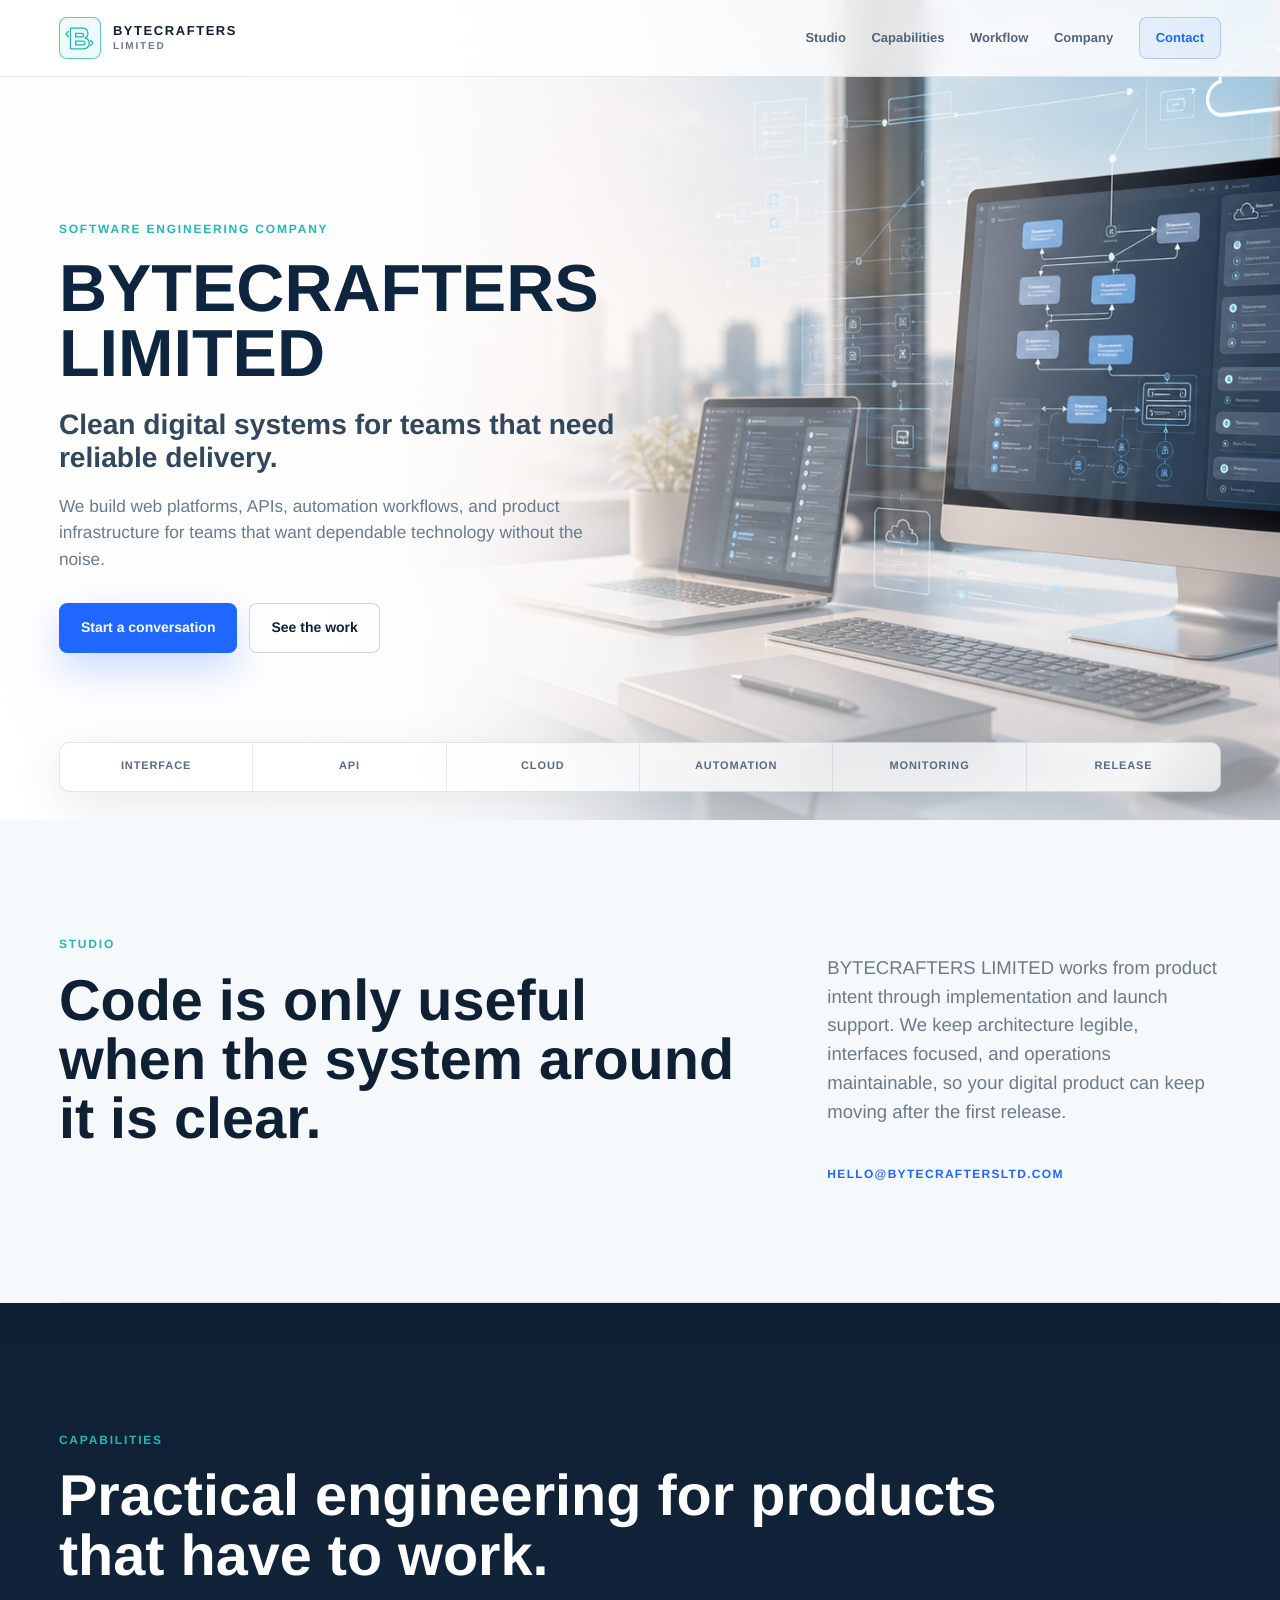
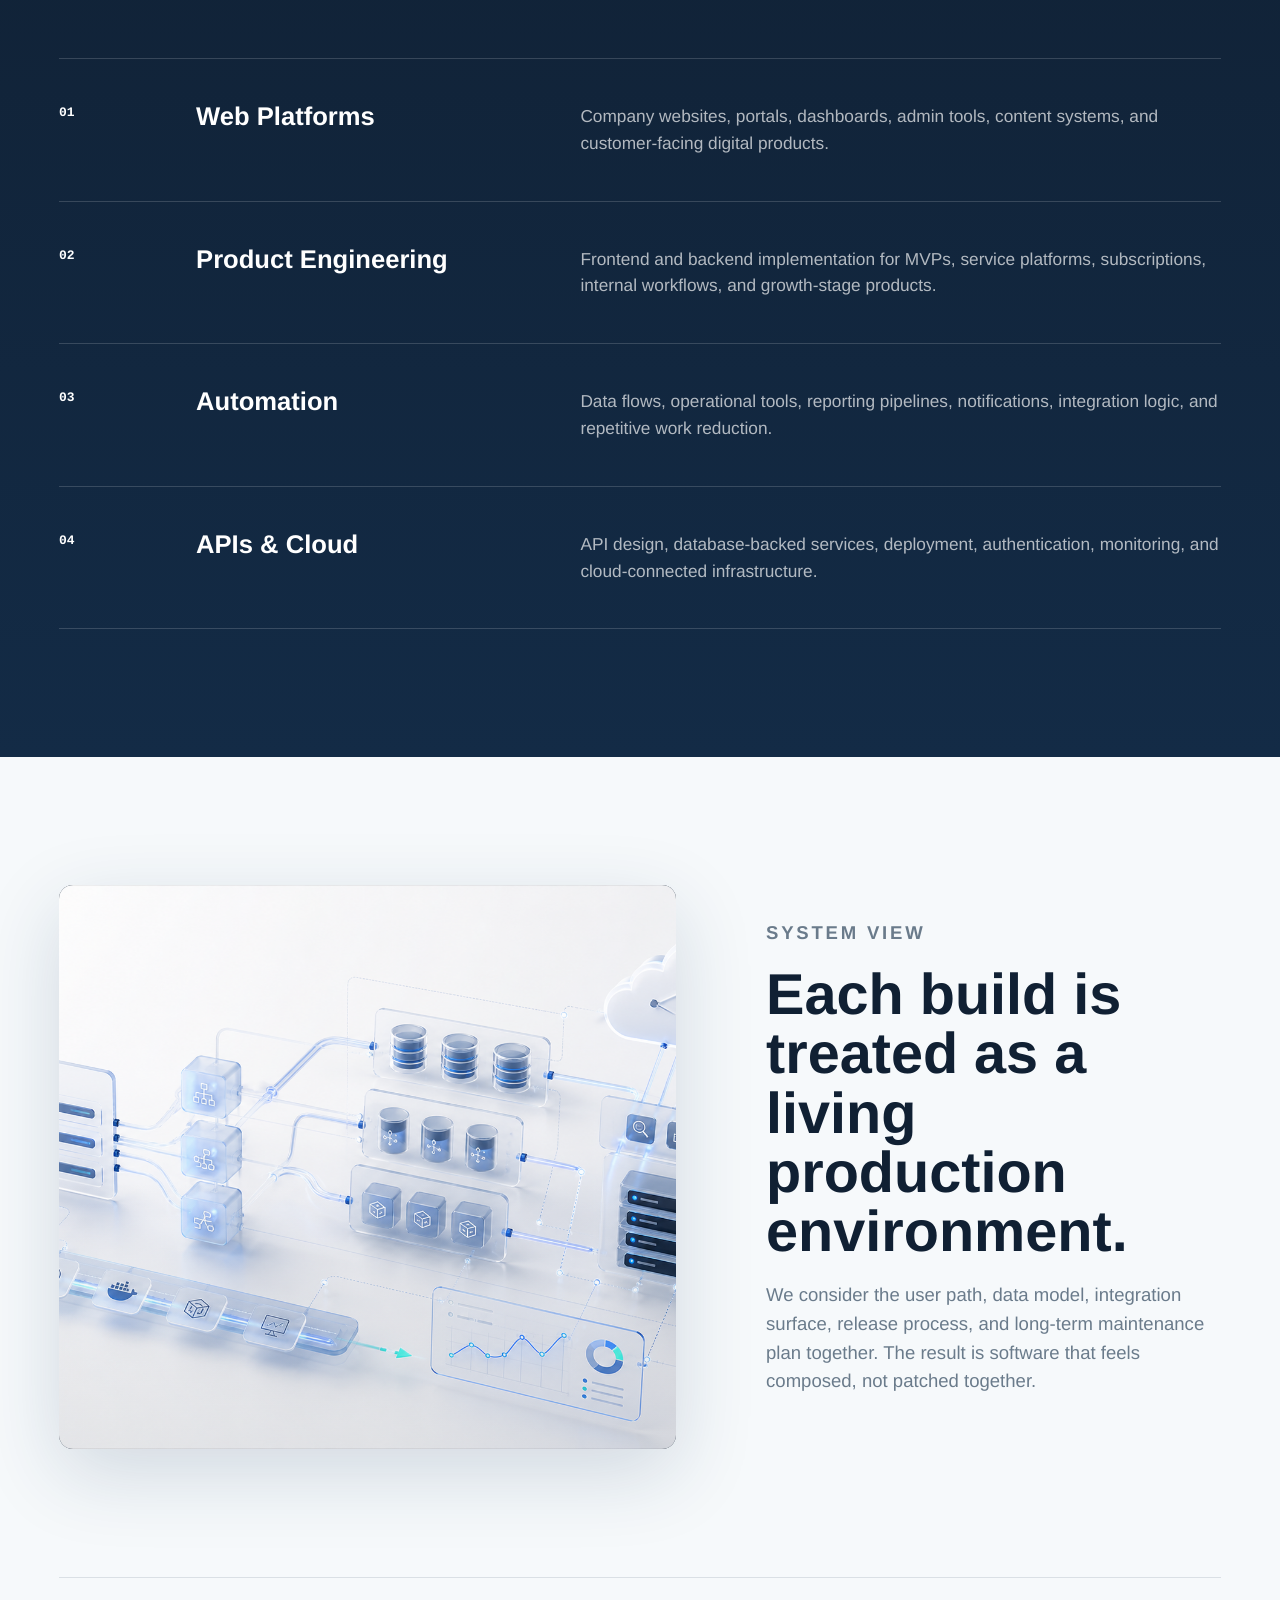
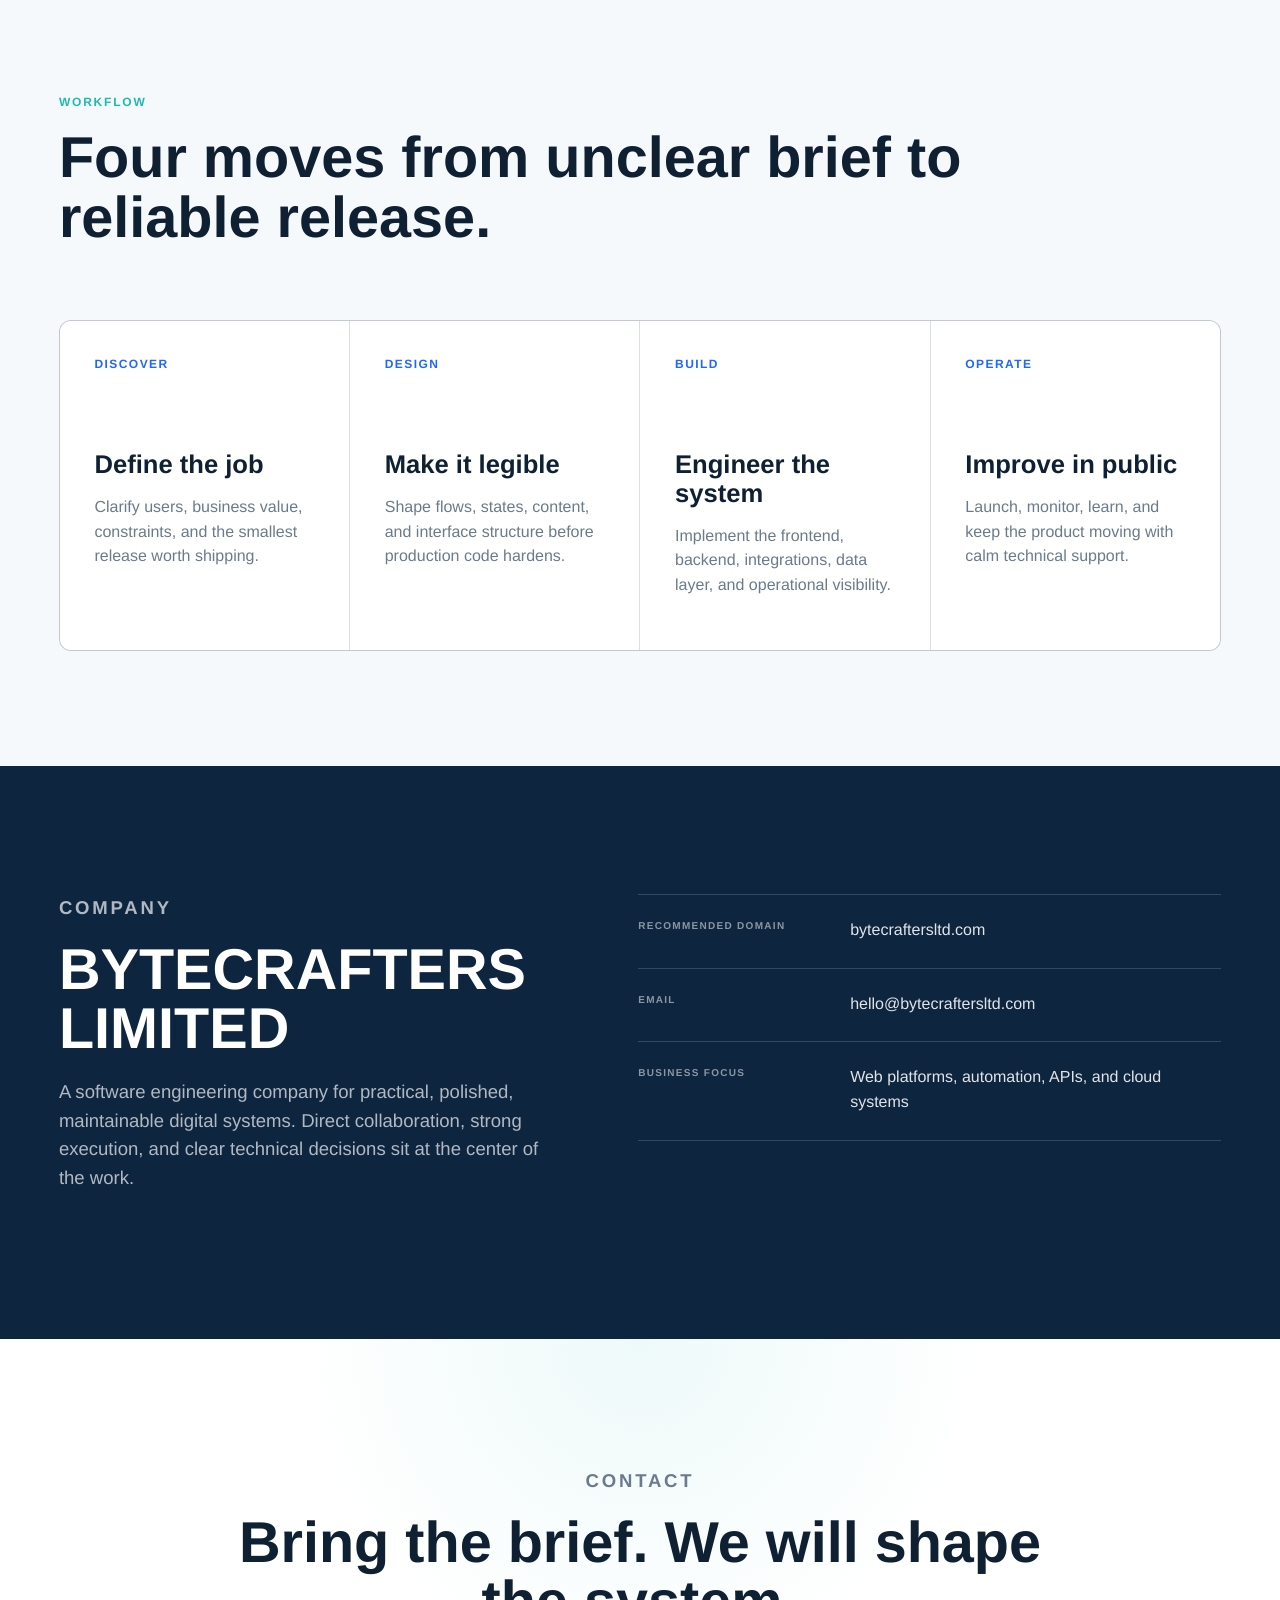
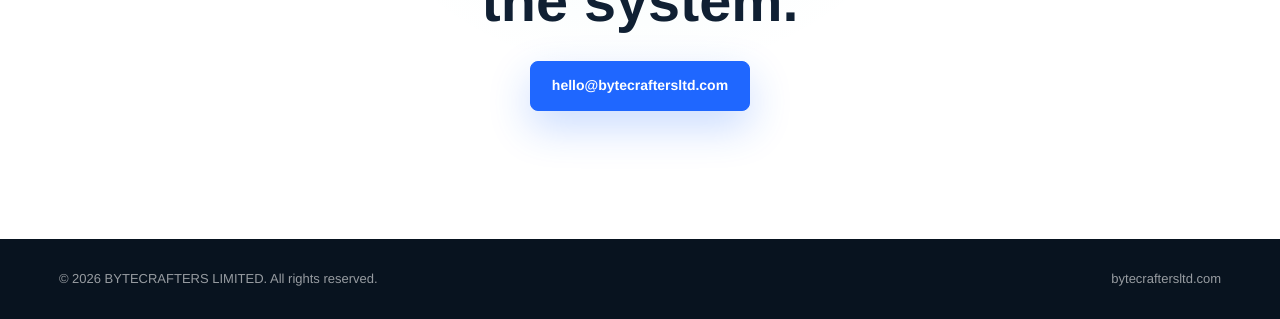
==== index.html @ a89ee335 "first commit" ====
<!doctype html>
<html lang="en">
  <head>
    <meta charset="utf-8">
    <meta name="viewport" content="width=device-width, initial-scale=1">
    <title>BYTECRAFTERS LIMITED | Software Engineering Company</title>
    <meta name="description" content="BYTECRAFTERS LIMITED builds reliable web platforms, automation systems, APIs, and digital products for modern teams.">
    <meta name="keywords" content="BYTECRAFTERS LIMITED, bytecraftersltd.com, software engineering, web development, automation, API development, digital products">
    <meta property="og:title" content="BYTECRAFTERS LIMITED">
    <meta property="og:description" content="Software crafted with precision for teams that need dependable digital systems.">
    <meta property="og:type" content="website">
    <meta property="og:url" content="https://bytecraftersltd.com/">
    <meta property="og:image" content="assets/bytecrafters-hero-v2.png">
    <link rel="canonical" href="https://bytecraftersltd.com/">
    <link rel="stylesheet" href="styles.css">
  </head>
  <body>
    <header class="site-header" data-header>
      <a class="brand" href="#top" aria-label="BYTECRAFTERS LIMITED home">
        <span class="brand-mark" aria-hidden="true">
          <svg viewBox="0 0 48 48" focusable="false">
            <path d="M10 8h18c5.5 0 9 3.1 9 8.1 0 3.2-1.6 5.7-4.4 7 3.8 1.1 6.4 4.2 6.4 8.1 0 5.5-4.2 8.8-10.4 8.8H10V8Z"></path>
            <path d="M18 16h9.2c2 0 3.3 1.1 3.3 2.8s-1.3 2.8-3.3 2.8H18V16Z"></path>
            <path d="M18 28h10.8c2.2 0 3.7 1.2 3.7 3s-1.5 3-3.7 3H18v-6Z"></path>
            <path d="M7 13 3 17l4 4"></path>
            <path d="m41 27 4 4-4 4"></path>
          </svg>
        </span>
        <span class="brand-text">
          <strong>BYTECRAFTERS</strong>
          <small>LIMITED</small>
        </span>
      </a>

      <button class="nav-toggle" type="button" aria-label="Toggle navigation" aria-expanded="false" data-nav-toggle>
        <span></span>
        <span></span>
      </button>

      <nav class="site-nav" data-nav>
        <a href="#studio">Studio</a>
        <a href="#capabilities">Capabilities</a>
        <a href="#workflow">Workflow</a>
        <a href="#company">Company</a>
        <a class="nav-action" href="mailto:hello@bytecraftersltd.com">Contact</a>
      </nav>
    </header>

    <main id="top">
      <section class="hero">
        <img class="hero-photo" src="assets/bytecrafters-hero-v2.png" alt="Modern software engineering workspace with cloud architecture interface overlays">
        <div class="hero-wash" aria-hidden="true"></div>

        <div class="hero-copy reveal">
          <p class="eyebrow">Software engineering company</p>
          <h1>
            <span>BYTECRAFTERS</span>
            <span>LIMITED</span>
          </h1>
          <p class="hero-line">Clean digital systems for teams that need reliable delivery.</p>
          <p class="hero-text">
            We build web platforms, APIs, automation workflows, and product infrastructure for teams that want dependable technology without the noise.
          </p>
          <div class="hero-actions">
            <a class="button button-primary" href="mailto:hello@bytecraftersltd.com">Start a conversation</a>
            <a class="button button-ghost" href="#capabilities">See the work</a>
          </div>
        </div>

        <div class="hero-ticker reveal" aria-label="Core service areas">
          <span>Interface</span>
          <span>API</span>
          <span>Cloud</span>
          <span>Automation</span>
          <span>Monitoring</span>
          <span>Release</span>
        </div>
      </section>

      <section class="studio" id="studio">
        <div class="studio-title reveal">
          <p class="section-label">Studio</p>
          <h2>Code is only useful when the system around it is clear.</h2>
        </div>
        <div class="studio-copy reveal">
          <p>
            BYTECRAFTERS LIMITED works from product intent through implementation and launch support. We keep architecture legible, interfaces focused, and operations maintainable, so your digital product can keep moving after the first release.
          </p>
          <a class="text-link" href="mailto:hello@bytecraftersltd.com">hello@bytecraftersltd.com</a>
        </div>
      </section>

      <section class="capabilities section-dark" id="capabilities">
        <div class="section-heading reveal">
          <p class="section-label">Capabilities</p>
          <h2>Practical engineering for products that have to work.</h2>
        </div>

        <div class="capability-list">
          <article class="capability-row reveal">
            <span>01</span>
            <h3>Web Platforms</h3>
            <p>Company websites, portals, dashboards, admin tools, content systems, and customer-facing digital products.</p>
          </article>
          <article class="capability-row reveal">
            <span>02</span>
            <h3>Product Engineering</h3>
            <p>Frontend and backend implementation for MVPs, service platforms, subscriptions, internal workflows, and growth-stage products.</p>
          </article>
          <article class="capability-row reveal">
            <span>03</span>
            <h3>Automation</h3>
            <p>Data flows, operational tools, reporting pipelines, notifications, integration logic, and repetitive work reduction.</p>
          </article>
          <article class="capability-row reveal">
            <span>04</span>
            <h3>APIs & Cloud</h3>
            <p>API design, database-backed services, deployment, authentication, monitoring, and cloud-connected infrastructure.</p>
          </article>
        </div>
      </section>

      <section class="systems">
        <div class="systems-visual reveal" aria-label="Product system layers">
          <img src="assets/bytecrafters-system-view.png" alt="Layered cloud architecture and production system diagram">
        </div>
        <div class="systems-copy reveal">
          <p class="section-label">System view</p>
          <h2>Each build is treated as a living production environment.</h2>
          <p>
            We consider the user path, data model, integration surface, release process, and long-term maintenance plan together. The result is software that feels composed, not patched together.
          </p>
        </div>
      </section>

      <section class="workflow" id="workflow">
        <div class="section-heading reveal">
          <p class="section-label">Workflow</p>
          <h2>Four moves from unclear brief to reliable release.</h2>
        </div>

        <div class="workflow-grid">
          <div class="workflow-step reveal">
            <span>Discover</span>
            <h3>Define the job</h3>
            <p>Clarify users, business value, constraints, and the smallest release worth shipping.</p>
          </div>
          <div class="workflow-step reveal">
            <span>Design</span>
            <h3>Make it legible</h3>
            <p>Shape flows, states, content, and interface structure before production code hardens.</p>
          </div>
          <div class="workflow-step reveal">
            <span>Build</span>
            <h3>Engineer the system</h3>
            <p>Implement the frontend, backend, integrations, data layer, and operational visibility.</p>
          </div>
          <div class="workflow-step reveal">
            <span>Operate</span>
            <h3>Improve in public</h3>
            <p>Launch, monitor, learn, and keep the product moving with calm technical support.</p>
          </div>
        </div>
      </section>

      <section class="company section-dark" id="company">
        <div class="company-copy reveal">
          <p class="section-label">Company</p>
          <h2>BYTECRAFTERS LIMITED</h2>
          <p>
            A software engineering company for practical, polished, maintainable digital systems. Direct collaboration, strong execution, and clear technical decisions sit at the center of the work.
          </p>
        </div>

        <dl class="company-table reveal">
          <div>
            <dt>Recommended domain</dt>
            <dd>bytecraftersltd.com</dd>
          </div>
          <div>
            <dt>Email</dt>
            <dd>hello@bytecraftersltd.com</dd>
          </div>
          <div>
            <dt>Business focus</dt>
            <dd>Web platforms, automation, APIs, and cloud systems</dd>
          </div>
        </dl>
      </section>

      <section class="contact">
        <div class="contact-inner reveal">
          <p class="section-label">Contact</p>
          <h2>Bring the brief. We will shape the system.</h2>
          <a class="button button-primary" href="mailto:hello@bytecraftersltd.com">hello@bytecraftersltd.com</a>
        </div>
      </section>
    </main>

    <footer class="site-footer">
      <p>© <span data-year></span> BYTECRAFTERS LIMITED. All rights reserved.</p>
      <a href="mailto:hello@bytecraftersltd.com">bytecraftersltd.com</a>
    </footer>

    <script src="script.js"></script>
  </body>
</html>
---- styles.css ----
:root {
  --ink: #102033;
  --ink-soft: #33475b;
  --paper: #f6f9fb;
  --surface: #ffffff;
  --mist: #e9f0f5;
  --muted: #6a7b8b;
  --line: rgba(20, 45, 70, 0.12);
  --blue: #1f67ff;
  --teal: #22b8b2;
  --navy: #0d253f;
  --white: #ffffff;
  --shadow: 0 24px 80px rgba(19, 50, 84, 0.16);
  --max: 1760px;
  --gutter: clamp(20px, 4.6vw, 76px);
}

* {
  box-sizing: border-box;
}

html {
  scroll-behavior: smooth;
}

body {
  margin: 0;
  color: var(--ink);
  background: var(--paper);
  font-family: "Aptos", "Segoe UI", -apple-system, BlinkMacSystemFont, sans-serif;
  line-height: 1.55;
  text-rendering: geometricPrecision;
}

body.nav-open {
  overflow: hidden;
}

a {
  color: inherit;
  text-decoration: none;
}

img,
svg {
  display: block;
}

h1,
h2,
h3,
p,
dd {
  overflow-wrap: anywhere;
}

h1,
h2,
h3 {
  margin: 0;
  letter-spacing: 0;
}

h1 {
  max-width: 640px;
  color: var(--navy);
  font-size: clamp(42px, 5.2vw, 76px);
  font-weight: 780;
  line-height: 0.98;
}

h1 span {
  display: block;
}

h2 {
  max-width: 980px;
  font-size: clamp(32px, 4.5vw, 66px);
  font-weight: 720;
  line-height: 1.03;
}

h3 {
  font-size: clamp(22px, 2vw, 32px);
  font-weight: 720;
  line-height: 1.13;
}

.section-dark {
  color: var(--white);
  background: var(--navy);
}

.site-header {
  position: fixed;
  inset: 0 0 auto;
  z-index: 40;
  display: grid;
  grid-template-columns: auto minmax(0, 1fr);
  gap: 24px;
  align-items: center;
  padding: 17px var(--gutter);
  color: var(--ink);
  background: rgba(255, 255, 255, 0.82);
  border-bottom: 1px solid rgba(20, 45, 70, 0.1);
  backdrop-filter: blur(18px);
  transition: padding 200ms ease, box-shadow 200ms ease, background 200ms ease;
}

.site-header.scrolled {
  padding-block: 12px;
  background: rgba(255, 255, 255, 0.94);
  box-shadow: 0 8px 30px rgba(22, 48, 70, 0.08);
}

.brand {
  display: inline-flex;
  min-width: 0;
  align-items: center;
  gap: 12px;
}

.brand-mark {
  display: grid;
  width: 42px;
  height: 42px;
  place-items: center;
  border: 1px solid rgba(34, 184, 178, 0.72);
  color: var(--teal);
  background: rgba(34, 184, 178, 0.08);
  border-radius: 8px;
}

.brand-mark svg {
  width: 31px;
  height: 31px;
  fill: none;
  stroke: currentColor;
  stroke-linecap: round;
  stroke-linejoin: round;
  stroke-width: 2;
}

.brand strong,
.brand small {
  display: block;
  white-space: nowrap;
}

.brand strong {
  font-size: 13px;
  font-weight: 850;
  letter-spacing: 0.12em;
}

.brand small {
  margin-top: -2px;
  color: var(--muted);
  font-size: 10px;
  font-weight: 750;
  letter-spacing: 0.18em;
}

.site-nav {
  display: flex;
  justify-content: flex-end;
  align-items: center;
  gap: clamp(18px, 2vw, 32px);
  color: #526477;
  font-size: 13px;
  font-weight: 740;
}

.site-nav a {
  transition: color 160ms ease, border-color 160ms ease, background 160ms ease;
}

.site-nav a:hover {
  color: var(--navy);
}

.nav-action {
  padding: 10px 16px;
  border: 1px solid rgba(31, 103, 255, 0.28);
  border-radius: 8px;
  color: var(--blue);
  background: rgba(31, 103, 255, 0.06);
}

.nav-toggle {
  display: none;
  width: 44px;
  height: 44px;
  border: 1px solid rgba(20, 45, 70, 0.18);
  border-radius: 8px;
  color: var(--ink);
  background: rgba(255, 255, 255, 0.56);
  cursor: pointer;
}

.nav-toggle span {
  display: block;
  width: 22px;
  height: 2px;
  margin: 6px auto;
  background: currentColor;
  transition: transform 180ms ease;
}

.hero {
  position: relative;
  display: grid;
  grid-template-columns: minmax(0, 1fr);
  min-height: min(820px, 94svh);
  overflow: hidden;
  padding: clamp(118px, 15vh, 156px) var(--gutter) 82px;
  background: var(--surface);
}

.hero-photo,
.hero-wash {
  position: absolute;
  inset: 0;
}

.hero-photo {
  width: 100%;
  height: 100%;
  object-fit: cover;
  object-position: center;
}

.hero-wash {
  background:
    linear-gradient(90deg, rgba(255, 255, 255, 0.96) 0%, rgba(255, 255, 255, 0.88) 31%, rgba(255, 255, 255, 0.34) 56%, rgba(255, 255, 255, 0.02) 100%),
    linear-gradient(0deg, rgba(246, 249, 251, 0.66), rgba(246, 249, 251, 0) 38%);
}

.hero-copy {
  position: relative;
  z-index: 2;
  width: min(100%, 650px);
  min-width: 0;
  align-self: center;
}

.eyebrow,
.section-label {
  margin: 0 0 18px;
  color: var(--teal);
  font-size: 12px;
  font-weight: 850;
  letter-spacing: 0.15em;
  text-transform: uppercase;
}

.hero-line {
  max-width: 590px;
  margin: 22px 0 0;
  color: var(--ink-soft);
  font-size: clamp(20px, 2.2vw, 31px);
  font-weight: 680;
  line-height: 1.16;
}

.hero-text {
  max-width: 570px;
  margin: 18px 0 0;
  color: var(--muted);
  font-size: clamp(16px, 1.35vw, 19px);
}

.hero-actions {
  display: flex;
  flex-wrap: wrap;
  gap: 12px;
  margin-top: 30px;
}

.button {
  display: inline-flex;
  min-height: 50px;
  align-items: center;
  justify-content: center;
  padding: 13px 21px;
  border: 1px solid currentColor;
  border-radius: 8px;
  font-size: 14px;
  font-weight: 760;
  transition: transform 160ms ease, background 160ms ease, color 160ms ease, box-shadow 160ms ease;
}

.button:hover {
  transform: translateY(-2px);
}

.button-primary {
  color: var(--white);
  border-color: var(--blue);
  background: var(--blue);
  box-shadow: 0 16px 42px rgba(31, 103, 255, 0.24);
}

.button-ghost {
  color: var(--ink);
  border-color: rgba(16, 32, 51, 0.18);
  background: rgba(255, 255, 255, 0.64);
}

.hero-ticker {
  position: absolute;
  right: var(--gutter);
  bottom: 28px;
  left: var(--gutter);
  z-index: 2;
  display: grid;
  grid-template-columns: repeat(6, minmax(0, 1fr));
  overflow: hidden;
  border: 1px solid rgba(20, 45, 70, 0.12);
  border-radius: 10px;
  background: rgba(255, 255, 255, 0.74);
  box-shadow: 0 12px 48px rgba(30, 66, 100, 0.1);
  backdrop-filter: blur(12px);
}

.hero-ticker span {
  min-height: 48px;
  display: grid;
  place-items: center;
  border-right: 1px solid rgba(20, 45, 70, 0.1);
  color: #576b80;
  font-size: 11px;
  font-weight: 760;
  letter-spacing: 0.08em;
  text-transform: uppercase;
}

.hero-ticker span:last-child {
  border-right: 0;
}

.studio,
.systems,
.workflow,
.company {
  width: calc(100% - var(--gutter) * 2);
  max-width: var(--max);
  margin: 0 auto;
}

.studio {
  display: grid;
  grid-template-columns: minmax(0, 1fr) minmax(280px, 0.58fr);
  gap: clamp(34px, 7vw, 112px);
  padding: clamp(72px, 9vw, 128px) 0;
  border-bottom: 1px solid var(--line);
}

.studio-copy {
  align-self: end;
}

.studio-copy p,
.systems-copy p,
.company-copy p,
.contact-inner p {
  color: var(--muted);
  font-size: clamp(17px, 1.45vw, 21px);
}

.text-link {
  display: inline-block;
  margin-top: 20px;
  color: var(--blue);
  font-size: 12px;
  font-weight: 850;
  letter-spacing: 0.11em;
  text-transform: uppercase;
}

.capabilities {
  padding:
    clamp(74px, 10vw, 136px)
    max(var(--gutter), calc((100% - var(--max)) / 2));
  background:
    linear-gradient(180deg, #102033, #132b46);
}

.section-heading {
  margin-bottom: clamp(38px, 6vw, 72px);
}

.capability-list {
  border-top: 1px solid rgba(255, 255, 255, 0.16);
}

.capability-row {
  display: grid;
  grid-template-columns: 86px minmax(220px, 0.52fr) minmax(0, 1fr);
  gap: clamp(18px, 4vw, 66px);
  align-items: start;
  padding: clamp(24px, 4vw, 44px) 0;
  border-bottom: 1px solid rgba(255, 255, 255, 0.16);
}

.capability-row span {
  color: var(--cyan);
  font-family: ui-monospace, "SFMono-Regular", Menlo, Consolas, monospace;
  font-size: 13px;
  font-weight: 850;
}

.capability-row p {
  max-width: 720px;
  margin: 0;
  color: rgba(255, 255, 255, 0.68);
  font-size: clamp(16px, 1.35vw, 20px);
}

.systems {
  display: grid;
  grid-template-columns: minmax(320px, 0.95fr) minmax(280px, 0.7fr);
  gap: clamp(34px, 7vw, 112px);
  align-items: center;
  padding: clamp(76px, 10vw, 136px) 0;
}

.systems-visual {
  position: relative;
  min-height: clamp(420px, 44vw, 650px);
  overflow: hidden;
  border-radius: 14px;
  background: var(--ink);
  box-shadow: var(--shadow);
}

.systems-visual img {
  width: 100%;
  height: 100%;
  min-height: inherit;
  object-fit: cover;
  object-position: center;
}

.systems-visual::after {
  content: "";
  position: absolute;
  inset: 0;
  pointer-events: none;
  background: linear-gradient(0deg, rgba(16, 32, 51, 0.08), transparent 48%);
}

.systems-copy p {
  max-width: 640px;
}

.workflow {
  padding: clamp(72px, 9vw, 126px) 0;
  border-top: 1px solid var(--line);
}

.workflow-grid {
  display: grid;
  grid-template-columns: repeat(4, minmax(0, 1fr));
  gap: 1px;
  background: var(--line);
  border: 1px solid var(--line);
  border-radius: 12px;
  overflow: hidden;
}

.workflow-step {
  min-height: 300px;
  padding: clamp(24px, 2.7vw, 38px);
  background: var(--surface);
}

.workflow-step span {
  display: block;
  margin-bottom: clamp(42px, 6vw, 78px);
  color: var(--blue);
  font-size: 12px;
  font-weight: 850;
  letter-spacing: 0.12em;
  text-transform: uppercase;
}

.workflow-step p {
  color: var(--muted);
}

.company {
  display: grid;
  grid-template-columns: minmax(0, 0.84fr) minmax(320px, 1fr);
  gap: clamp(34px, 7vw, 112px);
  max-width: none;
  width: 100%;
  padding:
    clamp(76px, 10vw, 132px)
    max(var(--gutter), calc((100% - var(--max)) / 2));
  background: var(--navy);
}

.company-copy p {
  max-width: 620px;
  color: rgba(255, 255, 255, 0.68);
}

.company-table {
  display: grid;
  margin: 0;
  align-self: start;
  border-top: 1px solid rgba(255, 255, 255, 0.16);
}

.company-table div {
  display: grid;
  grid-template-columns: 190px minmax(0, 1fr);
  gap: 22px;
  padding: 24px 0;
  border-bottom: 1px solid rgba(255, 255, 255, 0.16);
}

.company-table dd {
  color: rgba(255, 255, 255, 0.88);
}

dt {
  color: rgba(255, 255, 255, 0.52);
  font-size: 10px;
  font-weight: 820;
  letter-spacing: 0.13em;
  text-transform: uppercase;
}

dd {
  margin: 0;
}

.contact {
  padding: clamp(76px, 10vw, 136px) var(--gutter);
  text-align: center;
  background:
    radial-gradient(circle at 50% 0%, rgba(34, 184, 178, 0.08), transparent 42%),
    var(--surface);
}

.contact-inner {
  max-width: 900px;
  margin: 0 auto;
}

.contact .button {
  margin-top: 28px;
}

.site-footer {
  display: flex;
  justify-content: space-between;
  align-items: center;
  gap: 18px;
  padding: 30px var(--gutter);
  color: rgba(255, 255, 255, 0.58);
  background: #08131f;
  font-size: 13px;
}

.site-footer p {
  margin: 0;
}

.reveal {
  opacity: 1;
  transform: none;
}

.js-enabled .reveal {
  opacity: 0;
  transform: translateY(20px);
  transition: opacity 620ms ease, transform 620ms ease;
}

.js-enabled .reveal.visible {
  opacity: 1;
  transform: translateY(0);
}

@keyframes scan {
  0%,
  100% {
    transform: scaleX(0.42);
    opacity: 0.5;
  }

  45% {
    transform: scaleX(1);
    opacity: 1;
  }
}

@media (prefers-reduced-motion: reduce) {
  html {
    scroll-behavior: auto;
  }

  .js-enabled .reveal,
  .button,
  .button {
    transition: none;
  }
}

@media (max-width: 1120px) {
  .studio,
  .systems,
  .company {
    grid-template-columns: 1fr;
  }

  .capability-row {
    grid-template-columns: 70px minmax(0, 1fr);
  }

  .capability-row p {
    grid-column: 2;
  }

  .workflow-grid {
    grid-template-columns: repeat(2, minmax(0, 1fr));
  }
}

@media (max-width: 760px) {
  .site-header {
    display: flex;
    padding: 14px 18px;
    backdrop-filter: none;
  }

  .site-header.scrolled {
    backdrop-filter: none;
  }

  .brand-mark {
    width: 38px;
    height: 38px;
  }

  .brand strong {
    font-size: 12px;
  }

  .nav-toggle {
    position: relative;
    z-index: 50;
    display: block;
    margin-left: auto;
  }

  .site-nav {
    position: fixed;
    inset: 0;
    z-index: 45;
    display: flex;
    flex-direction: column;
    justify-content: center;
    align-items: center;
    gap: 24px;
    padding: 92px 28px 48px;
    color: var(--white);
    background: rgba(8, 19, 31, 0.985);
    font-size: 22px;
    opacity: 0;
    pointer-events: none;
    transform: translateY(-10px);
    transition: opacity 180ms ease, transform 180ms ease;
  }

  body.nav-open .site-nav {
    opacity: 1;
    pointer-events: auto;
    transform: translateY(0);
  }

  body.nav-open .nav-toggle span:first-child {
    transform: translateY(4px) rotate(45deg);
  }

  body.nav-open .nav-toggle span:last-child {
    transform: translateY(-4px) rotate(-45deg);
  }

  .site-nav .nav-action {
    min-width: 190px;
    text-align: center;
  }

  .hero {
    min-height: 100svh;
    padding: 104px 20px 86px;
  }

  h1 {
    max-width: 100%;
    font-size: clamp(38px, 10.8vw, 50px);
    line-height: 1;
  }

  h2 {
    font-size: 36px;
  }

  .hero-photo {
    object-position: 68% center;
  }

  .hero-wash {
    background:
      linear-gradient(90deg, rgba(255, 255, 255, 0.96), rgba(255, 255, 255, 0.78) 57%, rgba(255, 255, 255, 0.24)),
      linear-gradient(0deg, rgba(246, 249, 251, 0.78), rgba(246, 249, 251, 0.04) 52%);
  }

  .hero-copy {
    width: 100%;
    align-self: center;
  }

  .hero-actions,
  .button {
    width: 100%;
  }

  .hero-ticker {
    right: 20px;
    left: 20px;
    grid-template-columns: repeat(3, minmax(0, 1fr));
  }

  .hero-ticker span {
    min-height: 40px;
    font-size: 9px;
  }

  .studio,
  .systems,
  .workflow {
    width: calc(100% - 40px);
  }

  .systems-visual {
    min-height: 340px;
  }

  .capability-row {
    grid-template-columns: 1fr;
    gap: 14px;
  }

  .capability-row p {
    grid-column: auto;
  }

  .workflow-grid {
    grid-template-columns: 1fr;
  }

  .workflow-step {
    min-height: 230px;
  }

  .workflow-step span {
    margin-bottom: 30px;
  }

  .company-table div {
    grid-template-columns: 1fr;
    gap: 8px;
  }

  .site-footer {
    flex-direction: column;
    align-items: flex-start;
  }
}

@media (max-width: 430px) {
  .brand-text {
    max-width: 170px;
  }

  h1 {
    font-size: 38px;
  }

  .hero-line {
    font-size: 22px;
  }
}
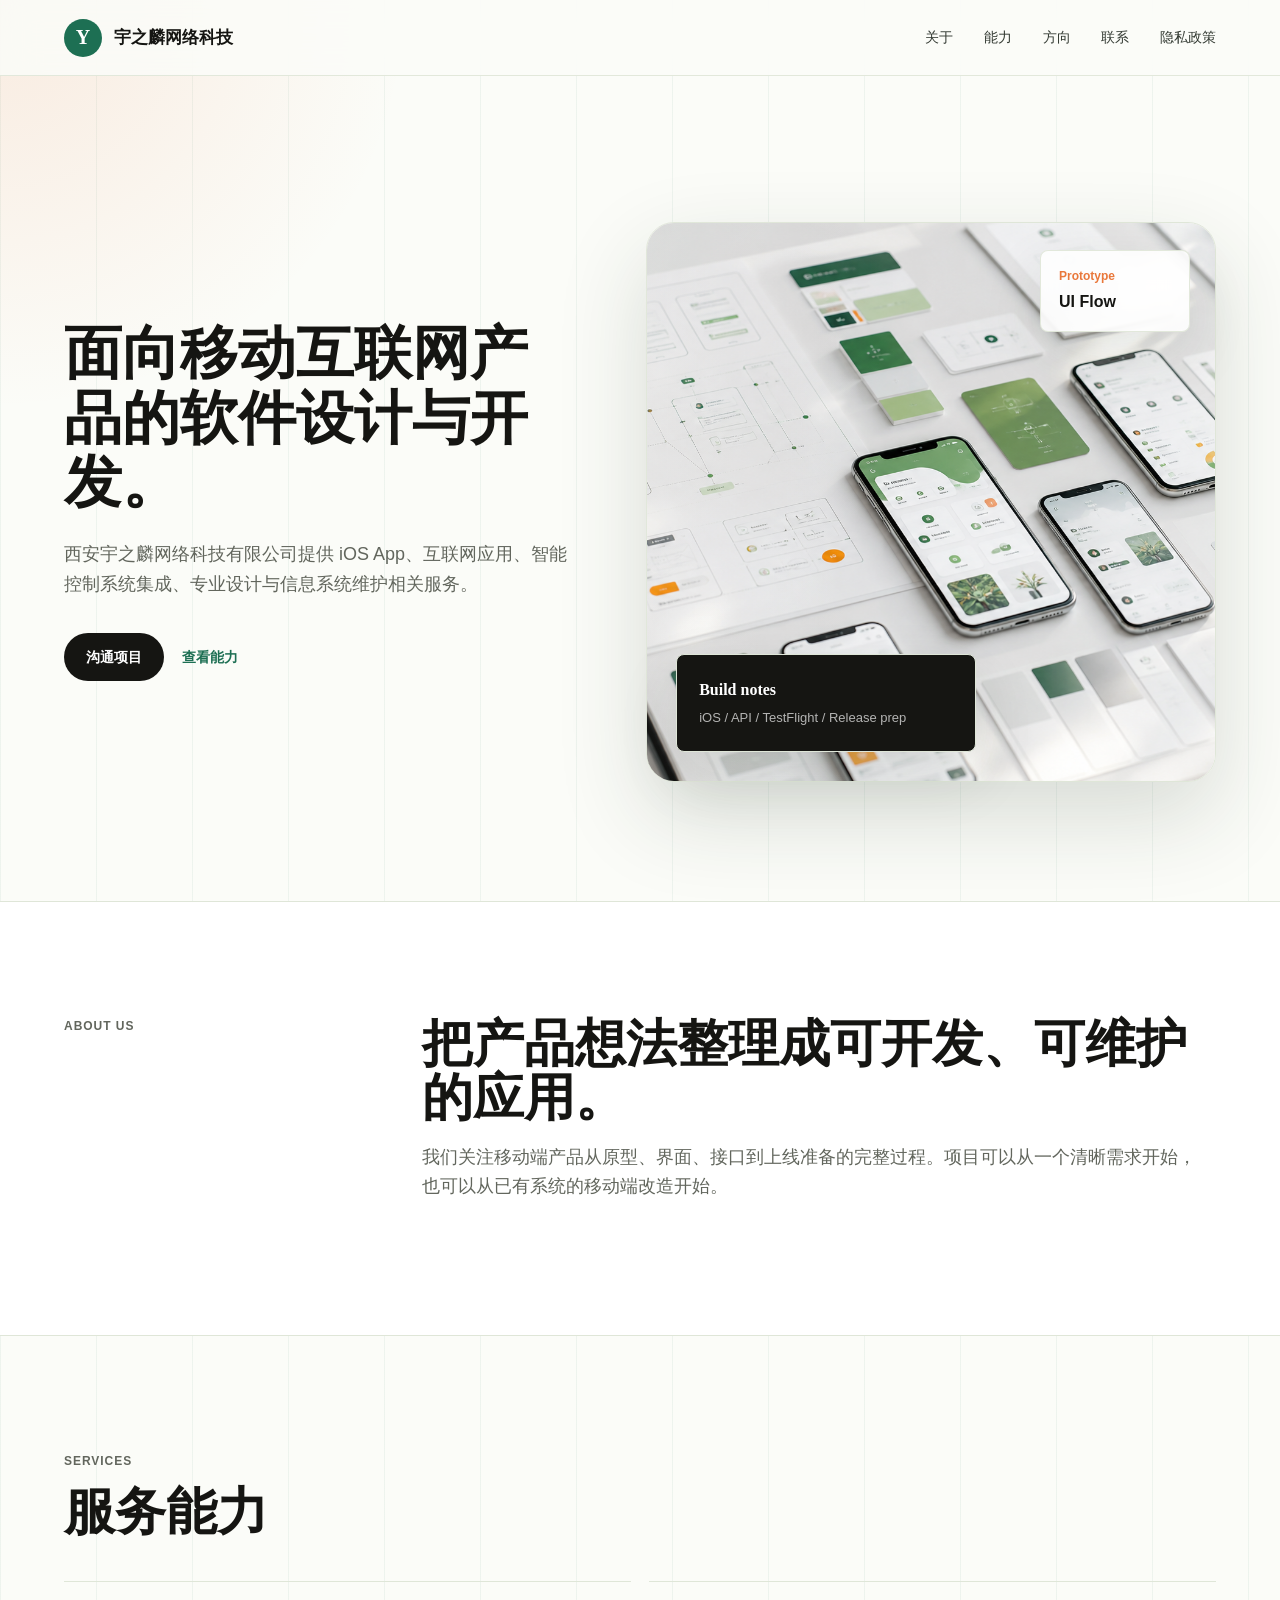
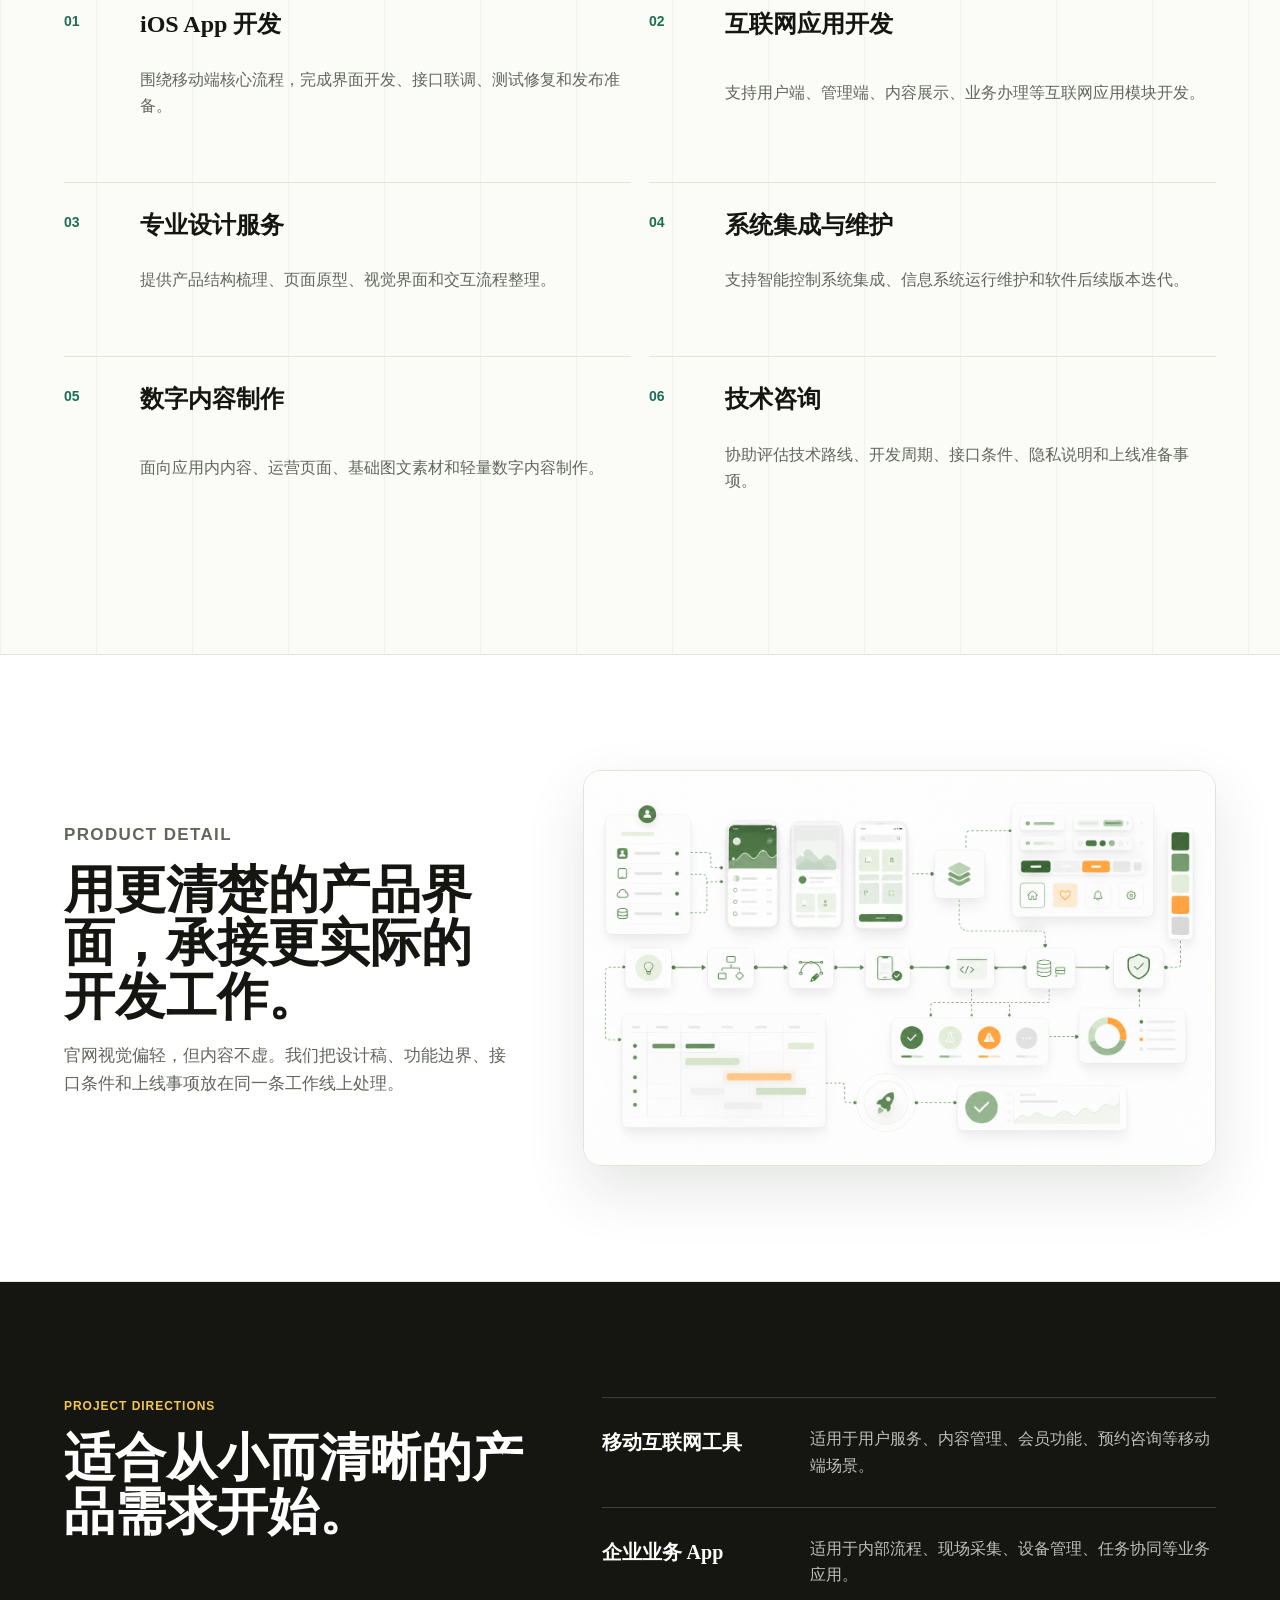
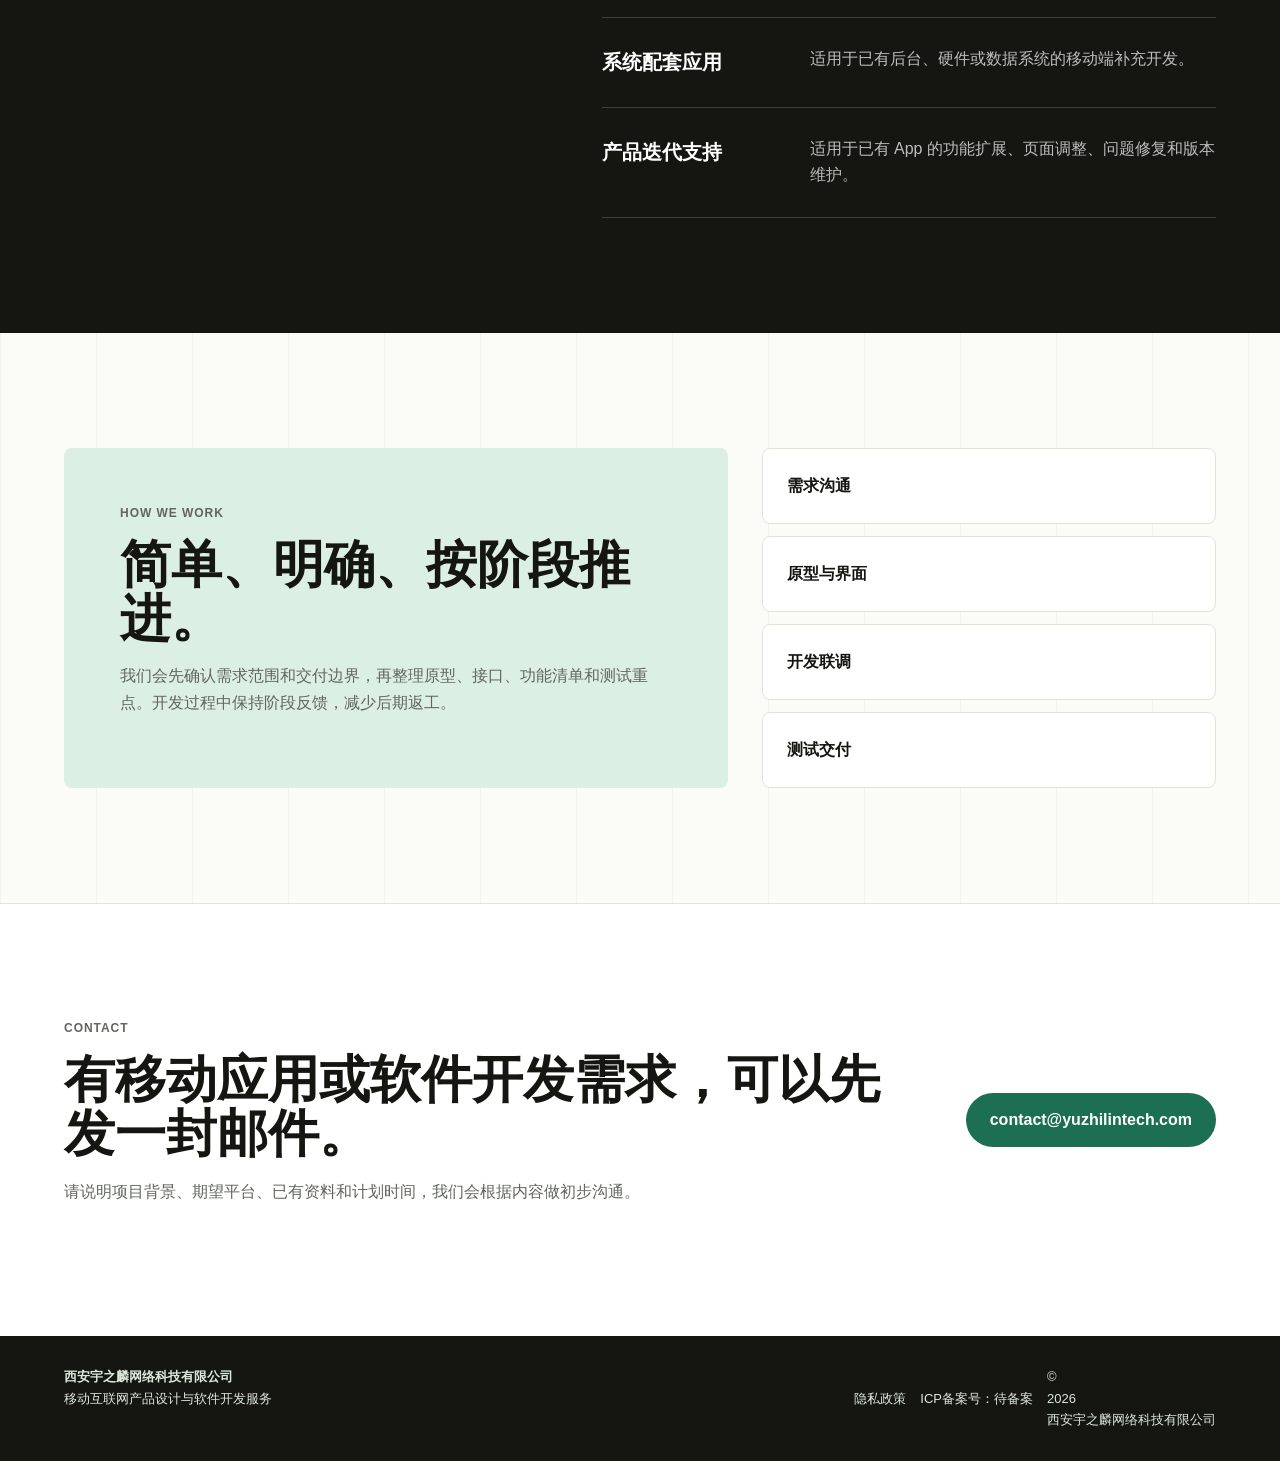
==== commit beb970fe: "add video" ====
--- a/index.html
+++ b/index.html
@@ -1,207 +1,193 @@
 <!doctype html>
-<html lang="en">
+<html lang="zh-CN">
   <head>
-    <meta charset="utf-8">
-    <meta name="viewport" content="width=device-width, initial-scale=1">
-    <title>BYTECRAFTERS LIMITED | Software Engineering Company</title>
-    <meta name="description" content="BYTECRAFTERS LIMITED builds reliable web platforms, automation systems, APIs, and digital products for modern teams.">
-    <meta name="keywords" content="BYTECRAFTERS LIMITED, bytecraftersltd.com, software engineering, web development, automation, API development, digital products">
-    <meta property="og:title" content="BYTECRAFTERS LIMITED">
-    <meta property="og:description" content="Software crafted with precision for teams that need dependable digital systems.">
-    <meta property="og:type" content="website">
-    <meta property="og:url" content="https://bytecraftersltd.com/">
-    <meta property="og:image" content="assets/bytecrafters-hero-v2.png">
-    <link rel="canonical" href="https://bytecraftersltd.com/">
-    <link rel="stylesheet" href="styles.css">
+    <meta charset="utf-8" />
+    <meta name="viewport" content="width=device-width, initial-scale=1" />
+    <title>西安宇之麟网络科技有限公司 | 移动互联网产品设计与开发</title>
+    <meta
+      name="description"
+      content="西安宇之麟网络科技有限公司提供 iOS App 开发、互联网应用、专业设计服务、信息系统运行维护及软件开发服务。"
+    />
+    <link rel="stylesheet" href="./styles.css" />
   </head>
   <body>
-    <header class="site-header" data-header>
-      <a class="brand" href="#top" aria-label="BYTECRAFTERS LIMITED home">
-        <span class="brand-mark" aria-hidden="true">
-          <svg viewBox="0 0 48 48" focusable="false">
-            <path d="M10 8h18c5.5 0 9 3.1 9 8.1 0 3.2-1.6 5.7-4.4 7 3.8 1.1 6.4 4.2 6.4 8.1 0 5.5-4.2 8.8-10.4 8.8H10V8Z"></path>
-            <path d="M18 16h9.2c2 0 3.3 1.1 3.3 2.8s-1.3 2.8-3.3 2.8H18V16Z"></path>
-            <path d="M18 28h10.8c2.2 0 3.7 1.2 3.7 3s-1.5 3-3.7 3H18v-6Z"></path>
-            <path d="M7 13 3 17l4 4"></path>
-            <path d="m41 27 4 4-4 4"></path>
-          </svg>
-        </span>
-        <span class="brand-text">
-          <strong>BYTECRAFTERS</strong>
-          <small>LIMITED</small>
-        </span>
+    <header class="topbar" data-header>
+      <a class="brand" href="./index.html" aria-label="西安宇之麟网络科技有限公司首页">
+        <span class="brand-symbol">Y</span>
+        <span>宇之麟网络科技</span>
       </a>
-
-      <button class="nav-toggle" type="button" aria-label="Toggle navigation" aria-expanded="false" data-nav-toggle>
+      <button class="nav-button" type="button" aria-label="打开导航" data-menu-toggle>
         <span></span>
         <span></span>
       </button>
-
-      <nav class="site-nav" data-nav>
-        <a href="#studio">Studio</a>
-        <a href="#capabilities">Capabilities</a>
-        <a href="#workflow">Workflow</a>
-        <a href="#company">Company</a>
-        <a class="nav-action" href="mailto:hello@bytecraftersltd.com">Contact</a>
+      <nav class="nav" data-nav>
+        <a href="#about">关于</a>
+        <a href="#services">能力</a>
+        <a href="#work">方向</a>
+        <a href="#contact">联系</a>
+        <a href="./privacy.html">隐私政策</a>
       </nav>
     </header>
 
-    <main id="top">
+    <main>
       <section class="hero">
-        <img class="hero-photo" src="assets/bytecrafters-hero-v2.png" alt="Modern software engineering workspace with cloud architecture interface overlays">
-        <div class="hero-wash" aria-hidden="true"></div>
-
-        <div class="hero-copy reveal">
-          <p class="eyebrow">Software engineering company</p>
-          <h1>
-            <span>BYTECRAFTERS</span>
-            <span>LIMITED</span>
-          </h1>
-          <p class="hero-line">Clean digital systems for teams that need reliable delivery.</p>
-          <p class="hero-text">
-            We build web platforms, APIs, automation workflows, and product infrastructure for teams that want dependable technology without the noise.
+        <div class="hero-copy">
+          <h1>面向移动互联网产品的软件设计与开发。</h1>
+          <p>
+            西安宇之麟网络科技有限公司提供 iOS App、互联网应用、智能控制系统集成、专业设计与信息系统维护相关服务。
           </p>
           <div class="hero-actions">
-            <a class="button button-primary" href="mailto:hello@bytecraftersltd.com">Start a conversation</a>
-            <a class="button button-ghost" href="#capabilities">See the work</a>
+            <a class="button dark" href="#contact">沟通项目</a>
+            <a class="text-link" href="#services">查看能力</a>
           </div>
         </div>
 
-        <div class="hero-ticker reveal" aria-label="Core service areas">
-          <span>Interface</span>
-          <span>API</span>
-          <span>Cloud</span>
-          <span>Automation</span>
-          <span>Monitoring</span>
-          <span>Release</span>
+        <div class="product-canvas studio-stage" aria-label="移动产品设计与应用界面视觉图">
+          <img
+            src="./assets/mobile-product-studio.png"
+            alt="移动应用界面、原型图与设计工作台视觉图"
+            loading="eager"
+          />
+          <div class="studio-badge studio-badge-top">
+            <span>Prototype</span>
+            <strong>UI Flow</strong>
+          </div>
+          <div class="note-card">
+            <strong>Build notes</strong>
+            <p>iOS / API / TestFlight / Release prep</p>
+          </div>
         </div>
       </section>
 
-      <section class="studio" id="studio">
-        <div class="studio-title reveal">
-          <p class="section-label">Studio</p>
-          <h2>Code is only useful when the system around it is clear.</h2>
-        </div>
-        <div class="studio-copy reveal">
+      <section class="intro" id="about">
+        <p class="label">About us</p>
+        <div>
+          <h2>把产品想法整理成可开发、可维护的应用。</h2>
           <p>
-            BYTECRAFTERS LIMITED works from product intent through implementation and launch support. We keep architecture legible, interfaces focused, and operations maintainable, so your digital product can keep moving after the first release.
+            我们关注移动端产品从原型、界面、接口到上线准备的完整过程。项目可以从一个清晰需求开始，也可以从已有系统的移动端改造开始。
           </p>
-          <a class="text-link" href="mailto:hello@bytecraftersltd.com">hello@bytecraftersltd.com</a>
         </div>
       </section>
 
-      <section class="capabilities section-dark" id="capabilities">
-        <div class="section-heading reveal">
-          <p class="section-label">Capabilities</p>
-          <h2>Practical engineering for products that have to work.</h2>
+      <section class="services" id="services">
+        <div class="section-title">
+          <p class="label">Services</p>
+          <h2>服务能力</h2>
         </div>
-
-        <div class="capability-list">
-          <article class="capability-row reveal">
+        <div class="service-list">
+          <article>
             <span>01</span>
-            <h3>Web Platforms</h3>
-            <p>Company websites, portals, dashboards, admin tools, content systems, and customer-facing digital products.</p>
+            <h3>iOS App 开发</h3>
+            <p>围绕移动端核心流程，完成界面开发、接口联调、测试修复和发布准备。</p>
           </article>
-          <article class="capability-row reveal">
+          <article>
             <span>02</span>
-            <h3>Product Engineering</h3>
-            <p>Frontend and backend implementation for MVPs, service platforms, subscriptions, internal workflows, and growth-stage products.</p>
+            <h3>互联网应用开发</h3>
+            <p>支持用户端、管理端、内容展示、业务办理等互联网应用模块开发。</p>
           </article>
-          <article class="capability-row reveal">
+          <article>
             <span>03</span>
-            <h3>Automation</h3>
-            <p>Data flows, operational tools, reporting pipelines, notifications, integration logic, and repetitive work reduction.</p>
+            <h3>专业设计服务</h3>
+            <p>提供产品结构梳理、页面原型、视觉界面和交互流程整理。</p>
           </article>
-          <article class="capability-row reveal">
+          <article>
             <span>04</span>
-            <h3>APIs & Cloud</h3>
-            <p>API design, database-backed services, deployment, authentication, monitoring, and cloud-connected infrastructure.</p>
+            <h3>系统集成与维护</h3>
+            <p>支持智能控制系统集成、信息系统运行维护和软件后续版本迭代。</p>
+          </article>
+          <article>
+            <span>05</span>
+            <h3>数字内容制作</h3>
+            <p>面向应用内内容、运营页面、基础图文素材和轻量数字内容制作。</p>
+          </article>
+          <article>
+            <span>06</span>
+            <h3>技术咨询</h3>
+            <p>协助评估技术路线、开发周期、接口条件、隐私说明和上线准备事项。</p>
           </article>
         </div>
       </section>
 
-      <section class="systems">
-        <div class="systems-visual reveal" aria-label="Product system layers">
-          <img src="assets/bytecrafters-system-view.png" alt="Layered cloud architecture and production system diagram">
-        </div>
-        <div class="systems-copy reveal">
-          <p class="section-label">System view</p>
-          <h2>Each build is treated as a living production environment.</h2>
+      <section class="studio-feature">
+        <div>
+          <p class="label">Product detail</p>
+          <h2>用更清楚的产品界面，承接更实际的开发工作。</h2>
           <p>
-            We consider the user path, data model, integration surface, release process, and long-term maintenance plan together. The result is software that feels composed, not patched together.
+            官网视觉偏轻，但内容不虚。我们把设计稿、功能边界、接口条件和上线事项放在同一条工作线上处理。
           </p>
         </div>
+        <figure>
+          <img
+            src="./assets/product-delivery-canvas.png"
+            alt="移动产品交付流程与界面组件视觉图"
+            loading="eager"
+          />
+        </figure>
       </section>
 
-      <section class="workflow" id="workflow">
-        <div class="section-heading reveal">
-          <p class="section-label">Workflow</p>
-          <h2>Four moves from unclear brief to reliable release.</h2>
+      <section class="work" id="work">
+        <div class="work-copy">
+          <p class="label">Project directions</p>
+          <h2>适合从小而清晰的产品需求开始。</h2>
         </div>
-
-        <div class="workflow-grid">
-          <div class="workflow-step reveal">
-            <span>Discover</span>
-            <h3>Define the job</h3>
-            <p>Clarify users, business value, constraints, and the smallest release worth shipping.</p>
+        <div class="work-lines">
+          <div>
+            <strong>移动互联网工具</strong>
+            <span>适用于用户服务、内容管理、会员功能、预约咨询等移动端场景。</span>
           </div>
-          <div class="workflow-step reveal">
-            <span>Design</span>
-            <h3>Make it legible</h3>
-            <p>Shape flows, states, content, and interface structure before production code hardens.</p>
+          <div>
+            <strong>企业业务 App</strong>
+            <span>适用于内部流程、现场采集、设备管理、任务协同等业务应用。</span>
           </div>
-          <div class="workflow-step reveal">
-            <span>Build</span>
-            <h3>Engineer the system</h3>
-            <p>Implement the frontend, backend, integrations, data layer, and operational visibility.</p>
+          <div>
+            <strong>系统配套应用</strong>
+            <span>适用于已有后台、硬件或数据系统的移动端补充开发。</span>
           </div>
-          <div class="workflow-step reveal">
-            <span>Operate</span>
-            <h3>Improve in public</h3>
-            <p>Launch, monitor, learn, and keep the product moving with calm technical support.</p>
+          <div>
+            <strong>产品迭代支持</strong>
+            <span>适用于已有 App 的功能扩展、页面调整、问题修复和版本维护。</span>
           </div>
         </div>
       </section>
 
-      <section class="company section-dark" id="company">
-        <div class="company-copy reveal">
-          <p class="section-label">Company</p>
-          <h2>BYTECRAFTERS LIMITED</h2>
+      <section class="method">
+        <div class="method-card">
+          <p class="label">How we work</p>
+          <h2>简单、明确、按阶段推进。</h2>
           <p>
-            A software engineering company for practical, polished, maintainable digital systems. Direct collaboration, strong execution, and clear technical decisions sit at the center of the work.
+            我们会先确认需求范围和交付边界，再整理原型、接口、功能清单和测试重点。开发过程中保持阶段反馈，减少后期返工。
           </p>
         </div>
-
-        <dl class="company-table reveal">
-          <div>
-            <dt>Recommended domain</dt>
-            <dd>bytecraftersltd.com</dd>
-          </div>
-          <div>
-            <dt>Email</dt>
-            <dd>hello@bytecraftersltd.com</dd>
-          </div>
-          <div>
-            <dt>Business focus</dt>
-            <dd>Web platforms, automation, APIs, and cloud systems</dd>
-          </div>
-        </dl>
+        <div class="steps">
+          <span>需求沟通</span>
+          <span>原型与界面</span>
+          <span>开发联调</span>
+          <span>测试交付</span>
+        </div>
       </section>
 
-      <section class="contact">
-        <div class="contact-inner reveal">
-          <p class="section-label">Contact</p>
-          <h2>Bring the brief. We will shape the system.</h2>
-          <a class="button button-primary" href="mailto:hello@bytecraftersltd.com">hello@bytecraftersltd.com</a>
+      <section class="contact" id="contact">
+        <div>
+          <p class="label">Contact</p>
+          <h2>有移动应用或软件开发需求，可以先发一封邮件。</h2>
+          <p>请说明项目背景、期望平台、已有资料和计划时间，我们会根据内容做初步沟通。</p>
         </div>
+        <a class="mail" href="mailto:contact@yuzhilintech.com">contact@yuzhilintech.com</a>
       </section>
     </main>
 
-    <footer class="site-footer">
-      <p>© <span data-year></span> BYTECRAFTERS LIMITED. All rights reserved.</p>
-      <a href="mailto:hello@bytecraftersltd.com">bytecraftersltd.com</a>
+    <footer class="footer">
+      <div>
+        <strong>西安宇之麟网络科技有限公司</strong>
+        <span>移动互联网产品设计与软件开发服务</span>
+      </div>
+      <div class="footer-meta">
+        <a href="./privacy.html">隐私政策</a>
+        <span>ICP备案号：待备案</span>
+        <span>© <span data-year></span> 西安宇之麟网络科技有限公司</span>
+      </div>
     </footer>
 
-    <script src="script.js"></script>
+    <script src="./script.js"></script>
   </body>
 </html>
--- a/styles.css
+++ b/styles.css
@@ -1,18 +1,15 @@
 :root {
-  --ink: #102033;
-  --ink-soft: #33475b;
-  --paper: #f6f9fb;
-  --surface: #ffffff;
-  --mist: #e9f0f5;
-  --muted: #6a7b8b;
-  --line: rgba(20, 45, 70, 0.12);
-  --blue: #1f67ff;
-  --teal: #22b8b2;
-  --navy: #0d253f;
-  --white: #ffffff;
-  --shadow: 0 24px 80px rgba(19, 50, 84, 0.16);
-  --max: 1760px;
-  --gutter: clamp(20px, 4.6vw, 76px);
+  --page: #fbfcf8;
+  --ink: #151512;
+  --muted: #62665d;
+  --line: #dfe6d8;
+  --green: #1d6f53;
+  --green-soft: #dcefe4;
+  --orange: #e9783b;
+  --yellow: #f2c94c;
+  --paper: #ffffff;
+  --radius: 8px;
+  --shadow: 0 24px 60px rgba(34, 47, 37, 0.12);
 }
 
 * {
@@ -26,14 +23,13 @@
 body {
   margin: 0;
   color: var(--ink);
-  background: var(--paper);
-  font-family: "Aptos", "Segoe UI", -apple-system, BlinkMacSystemFont, sans-serif;
-  line-height: 1.55;
-  text-rendering: geometricPrecision;
-}
-
-body.nav-open {
-  overflow: hidden;
+  background:
+    radial-gradient(circle at top left, rgba(233, 120, 59, 0.13), transparent 32vw),
+    linear-gradient(90deg, rgba(29, 111, 83, 0.06) 1px, transparent 1px),
+    var(--page);
+  background-size: auto, 96px 96px, auto;
+  font-family: "Songti SC", "STSong", "Noto Serif SC", "PingFang SC", serif;
+  line-height: 1.65;
 }
 
 a {
@@ -41,758 +37,727 @@
   text-decoration: none;
 }
 
-img,
-svg {
-  display: block;
-}
-
-h1,
-h2,
-h3,
-p,
-dd {
-  overflow-wrap: anywhere;
-}
-
-h1,
-h2,
-h3 {
-  margin: 0;
-  letter-spacing: 0;
-}
-
-h1 {
-  max-width: 640px;
-  color: var(--navy);
-  font-size: clamp(42px, 5.2vw, 76px);
-  font-weight: 780;
-  line-height: 0.98;
-}
-
-h1 span {
-  display: block;
-}
-
-h2 {
-  max-width: 980px;
-  font-size: clamp(32px, 4.5vw, 66px);
-  font-weight: 720;
-  line-height: 1.03;
-}
-
-h3 {
-  font-size: clamp(22px, 2vw, 32px);
-  font-weight: 720;
-  line-height: 1.13;
-}
-
-.section-dark {
-  color: var(--white);
-  background: var(--navy);
-}
-
-.site-header {
-  position: fixed;
-  inset: 0 0 auto;
-  z-index: 40;
-  display: grid;
-  grid-template-columns: auto minmax(0, 1fr);
-  gap: 24px;
-  align-items: center;
-  padding: 17px var(--gutter);
-  color: var(--ink);
-  background: rgba(255, 255, 255, 0.82);
-  border-bottom: 1px solid rgba(20, 45, 70, 0.1);
+.topbar {
+  position: sticky;
+  top: 0;
+  z-index: 10;
+  display: flex;
+  align-items: center;
+  justify-content: space-between;
+  padding: 18px clamp(20px, 5vw, 78px);
+  background: rgba(251, 252, 248, 0.86);
+  border-bottom: 1px solid rgba(223, 230, 216, 0.9);
   backdrop-filter: blur(18px);
-  transition: padding 200ms ease, box-shadow 200ms ease, background 200ms ease;
-}
-
-.site-header.scrolled {
-  padding-block: 12px;
-  background: rgba(255, 255, 255, 0.94);
-  box-shadow: 0 8px 30px rgba(22, 48, 70, 0.08);
+}
+
+.topbar.static {
+  position: relative;
 }
 
 .brand {
   display: inline-flex;
-  min-width: 0;
   align-items: center;
   gap: 12px;
-}
-
-.brand-mark {
-  display: grid;
+  font-size: 17px;
+  font-weight: 800;
+}
+
+.brand-symbol {
+  display: grid;
+  width: 38px;
+  height: 38px;
+  place-items: center;
+  color: #fff;
+  background: var(--green);
+  border-radius: 50%;
+  font-family: Georgia, serif;
+  font-size: 20px;
+}
+
+.nav {
+  display: flex;
+  gap: clamp(16px, 2.4vw, 34px);
+  align-items: center;
+  color: #333a32;
+  font-family: "PingFang SC", "Microsoft YaHei", sans-serif;
+  font-size: 14px;
+}
+
+.nav a {
+  padding: 8px 0;
+}
+
+.nav a:hover {
+  color: var(--green);
+}
+
+.nav-button {
+  display: none;
   width: 42px;
   height: 42px;
-  place-items: center;
-  border: 1px solid rgba(34, 184, 178, 0.72);
-  color: var(--teal);
-  background: rgba(34, 184, 178, 0.08);
-  border-radius: 8px;
-}
-
-.brand-mark svg {
-  width: 31px;
-  height: 31px;
-  fill: none;
-  stroke: currentColor;
-  stroke-linecap: round;
-  stroke-linejoin: round;
-  stroke-width: 2;
-}
-
-.brand strong,
-.brand small {
+  border: 1px solid var(--line);
+  border-radius: 999px;
+  background: var(--paper);
+}
+
+.nav-button span {
   display: block;
-  white-space: nowrap;
-}
-
-.brand strong {
-  font-size: 13px;
-  font-weight: 850;
-  letter-spacing: 0.12em;
-}
-
-.brand small {
-  margin-top: -2px;
+  width: 17px;
+  height: 2px;
+  margin: 5px auto;
+  background: var(--ink);
+}
+
+.hero {
+  display: grid;
+  grid-template-columns: minmax(0, 0.94fr) minmax(330px, 1.06fr);
+  gap: clamp(38px, 6vw, 86px);
+  align-items: center;
+  min-height: calc(100vh - 75px);
+  padding: clamp(56px, 8vw, 112px) clamp(20px, 5vw, 78px) 76px;
+}
+
+.hero-copy h1 {
+  max-width: 700px;
+  margin: 0 0 24px;
+  font-size: clamp(34px, 4.5vw, 58px);
+  line-height: 1.12;
+  letter-spacing: 0;
+}
+
+.hero-copy p {
+  max-width: 590px;
+  margin: 0 0 34px;
   color: var(--muted);
-  font-size: 10px;
-  font-weight: 750;
-  letter-spacing: 0.18em;
-}
-
-.site-nav {
+  font-family: "PingFang SC", "Microsoft YaHei", sans-serif;
+  font-size: 18px;
+}
+
+.hero-actions {
   display: flex;
-  justify-content: flex-end;
-  align-items: center;
-  gap: clamp(18px, 2vw, 32px);
-  color: #526477;
-  font-size: 13px;
-  font-weight: 740;
-}
-
-.site-nav a {
-  transition: color 160ms ease, border-color 160ms ease, background 160ms ease;
-}
-
-.site-nav a:hover {
-  color: var(--navy);
-}
-
-.nav-action {
-  padding: 10px 16px;
-  border: 1px solid rgba(31, 103, 255, 0.28);
-  border-radius: 8px;
-  color: var(--blue);
-  background: rgba(31, 103, 255, 0.06);
-}
-
-.nav-toggle {
-  display: none;
-  width: 44px;
-  height: 44px;
-  border: 1px solid rgba(20, 45, 70, 0.18);
-  border-radius: 8px;
-  color: var(--ink);
-  background: rgba(255, 255, 255, 0.56);
-  cursor: pointer;
-}
-
-.nav-toggle span {
-  display: block;
-  width: 22px;
-  height: 2px;
-  margin: 6px auto;
-  background: currentColor;
-  transition: transform 180ms ease;
-}
-
-.hero {
+  flex-wrap: wrap;
+  gap: 18px;
+  align-items: center;
+  font-family: "PingFang SC", "Microsoft YaHei", sans-serif;
+}
+
+.button {
+  display: inline-flex;
+  align-items: center;
+  justify-content: center;
+  min-height: 48px;
+  padding: 0 22px;
+  border-radius: 999px;
+  font-size: 14px;
+  font-weight: 700;
+}
+
+.button.dark {
+  color: #fff;
+  background: var(--ink);
+}
+
+.text-link {
+  color: var(--green);
+  font-size: 14px;
+  font-weight: 700;
+}
+
+.product-canvas {
   position: relative;
-  display: grid;
-  grid-template-columns: minmax(0, 1fr);
-  min-height: min(820px, 94svh);
-  overflow: hidden;
-  padding: clamp(118px, 15vh, 156px) var(--gutter) 82px;
-  background: var(--surface);
-}
-
-.hero-photo,
-.hero-wash {
+  min-height: 540px;
+}
+
+.studio-stage {
+  min-height: 560px;
+  isolation: isolate;
+}
+
+.product-canvas::before {
+  position: absolute;
+  inset: 42px 30px 40px 70px;
+  content: "";
+  background: var(--green-soft);
+  border: 1px solid var(--line);
+  border-radius: 42% 58% 44% 56%;
+}
+
+.studio-stage::before {
+  inset: 62px 20px 44px 82px;
+  z-index: -1;
+  background: linear-gradient(135deg, rgba(29, 111, 83, 0.18), rgba(233, 120, 59, 0.08));
+  border: 0;
+  border-radius: 34px;
+}
+
+.studio-stage img {
   position: absolute;
   inset: 0;
-}
-
-.hero-photo {
   width: 100%;
   height: 100%;
   object-fit: cover;
-  object-position: center;
-}
-
-.hero-wash {
+  object-position: 48% 52%;
+  border: 1px solid var(--line);
+  border-radius: 28px;
+  box-shadow: 0 34px 90px rgba(34, 47, 37, 0.16);
+}
+
+.studio-stage::after {
+  position: absolute;
+  inset: 0;
+  content: "";
+  background: linear-gradient(90deg, rgba(251, 252, 248, 0.08), transparent 42%);
+  border-radius: 28px;
+  pointer-events: none;
+}
+
+.studio-badge {
+  position: absolute;
+  z-index: 2;
+  right: 26px;
+  top: 28px;
+  display: grid;
+  gap: 2px;
+  min-width: 150px;
+  padding: 16px 18px;
+  color: var(--ink);
+  background: rgba(255, 255, 255, 0.86);
+  border: 1px solid rgba(223, 230, 216, 0.9);
+  border-radius: 8px;
+  box-shadow: var(--shadow);
+  backdrop-filter: blur(14px);
+  font-family: "PingFang SC", "Microsoft YaHei", sans-serif;
+}
+
+.studio-badge span {
+  color: var(--orange);
+  font-size: 12px;
+  font-weight: 800;
+}
+
+.app-card,
+.note-card {
+  position: absolute;
+  background: var(--paper);
+  border: 1px solid var(--line);
+  border-radius: var(--radius);
+  box-shadow: var(--shadow);
+}
+
+.app-card-main {
+  top: 24px;
+  left: 16%;
+  width: min(320px, 58%);
+  min-height: 438px;
+  padding: 26px;
+}
+
+.app-card-side {
+  right: 4%;
+  bottom: 92px;
+  width: min(250px, 46%);
+  padding: 24px;
+}
+
+.note-card {
+  left: 3%;
+  bottom: 34px;
+  width: min(300px, 54%);
+  padding: 22px;
+  background: #151512;
+  color: #fff;
+}
+
+.note-card p,
+.app-card-side small {
+  margin: 4px 0 0;
+  color: rgba(255, 255, 255, 0.68);
+  font-family: "PingFang SC", "Microsoft YaHei", sans-serif;
+  font-size: 13px;
+}
+
+.studio-stage .note-card {
+  z-index: 2;
+  left: 30px;
+  bottom: 30px;
+}
+
+.app-card-side small {
+  color: var(--muted);
+}
+
+.app-top {
+  display: flex;
+  align-items: center;
+  gap: 12px;
+  margin-bottom: 34px;
+  font-family: "PingFang SC", "Microsoft YaHei", sans-serif;
+}
+
+.app-top span {
+  display: block;
+  width: 40px;
+  height: 40px;
+  background: var(--orange);
+  border-radius: 50%;
+}
+
+.progress-ring {
+  display: grid;
+  width: 172px;
+  height: 172px;
+  place-items: center;
+  margin: 0 auto 34px;
   background:
-    linear-gradient(90deg, rgba(255, 255, 255, 0.96) 0%, rgba(255, 255, 255, 0.88) 31%, rgba(255, 255, 255, 0.34) 56%, rgba(255, 255, 255, 0.02) 100%),
-    linear-gradient(0deg, rgba(246, 249, 251, 0.66), rgba(246, 249, 251, 0) 38%);
-}
-
-.hero-copy {
-  position: relative;
-  z-index: 2;
-  width: min(100%, 650px);
-  min-width: 0;
-  align-self: center;
-}
-
-.eyebrow,
-.section-label {
-  margin: 0 0 18px;
-  color: var(--teal);
+    radial-gradient(circle, #fff 54%, transparent 55%),
+    conic-gradient(var(--green) 0 68%, #ecf1e8 68% 100%);
+  border-radius: 50%;
+}
+
+.progress-ring span {
+  font-family: "PingFang SC", "Microsoft YaHei", sans-serif;
+  font-size: 30px;
+  font-weight: 800;
+}
+
+.app-row {
+  display: grid;
+  grid-template-columns: 42px 1fr;
+  gap: 14px;
+  align-items: center;
+  margin-bottom: 14px;
+}
+
+.app-row i,
+.app-row b {
+  display: block;
+  height: 38px;
+  background: #eff4eb;
+  border-radius: 999px;
+}
+
+.app-row b {
+  height: 14px;
+}
+
+.app-row.short {
+  grid-template-columns: 42px 66%;
+}
+
+.mini-flow {
+  display: flex;
+  gap: 10px;
+  margin-top: 26px;
+}
+
+.mini-flow span {
+  flex: 1;
+  height: 70px;
+  background: #f0f5ed;
+  border-radius: 8px;
+}
+
+.mini-flow span:nth-child(2) {
+  background: rgba(233, 120, 59, 0.18);
+}
+
+.label {
+  margin: 0 0 14px;
+  color: var(--orange);
+  font-family: "PingFang SC", "Microsoft YaHei", sans-serif;
   font-size: 12px;
-  font-weight: 850;
-  letter-spacing: 0.15em;
+  font-weight: 800;
+  letter-spacing: 0.08em;
   text-transform: uppercase;
 }
 
-.hero-line {
-  max-width: 590px;
-  margin: 22px 0 0;
-  color: var(--ink-soft);
-  font-size: clamp(20px, 2.2vw, 31px);
-  font-weight: 680;
-  line-height: 1.16;
-}
-
-.hero-text {
-  max-width: 570px;
-  margin: 18px 0 0;
+.intro,
+.services,
+.work,
+.method,
+.contact,
+.studio-feature {
+  padding: clamp(72px, 9vw, 120px) clamp(20px, 5vw, 78px);
+}
+
+.intro {
+  display: grid;
+  grid-template-columns: minmax(170px, 0.4fr) minmax(0, 1fr);
+  gap: 40px;
+  background: #fff;
+  border-top: 1px solid var(--line);
+  border-bottom: 1px solid var(--line);
+}
+
+h2,
+h3,
+p {
+  margin-top: 0;
+}
+
+h2 {
+  margin-bottom: 18px;
+  font-size: clamp(30px, 4vw, 54px);
+  line-height: 1.05;
+  letter-spacing: 0;
+}
+
+.intro p,
+.services p,
+.work span,
+.method p,
+.contact p,
+.privacy-content p,
+.privacy-hero p {
   color: var(--muted);
-  font-size: clamp(16px, 1.35vw, 19px);
-}
-
-.hero-actions {
+  font-family: "PingFang SC", "Microsoft YaHei", sans-serif;
+}
+
+.intro div p {
+  max-width: 780px;
+  font-size: 18px;
+}
+
+.section-title {
+  max-width: 680px;
+  margin-bottom: 42px;
+}
+
+.service-list {
+  display: grid;
+  grid-template-columns: repeat(2, minmax(0, 1fr));
+  gap: 18px;
+}
+
+.service-list article {
+  display: grid;
+  grid-template-columns: 56px 1fr;
+  gap: 20px;
+  padding: 28px 0;
+  border-top: 1px solid var(--line);
+}
+
+.service-list span {
+  color: var(--green);
+  font-family: "PingFang SC", "Microsoft YaHei", sans-serif;
+  font-size: 14px;
+  font-weight: 800;
+}
+
+.service-list h3 {
+  grid-column: 2;
+  margin-bottom: 8px;
+  font-size: 24px;
+  line-height: 1.2;
+}
+
+.service-list p {
+  grid-column: 2;
+}
+
+.studio-feature {
+  display: grid;
+  grid-template-columns: minmax(300px, 0.72fr) minmax(0, 1fr);
+  gap: clamp(34px, 5vw, 72px);
+  align-items: center;
+  background: #fff;
+  border-top: 1px solid var(--line);
+  border-bottom: 1px solid var(--line);
+}
+
+.studio-feature p {
+  color: var(--muted);
+  font-family: "PingFang SC", "Microsoft YaHei", sans-serif;
+  font-size: 17px;
+}
+
+.studio-feature figure {
+  margin: 0;
+  overflow: hidden;
+  border: 1px solid var(--line);
+  border-radius: 18px;
+  box-shadow: var(--shadow);
+}
+
+.studio-feature img {
+  display: block;
+  width: 100%;
+  aspect-ratio: 16 / 10;
+  object-fit: cover;
+  object-position: 46% 50%;
+}
+
+.work {
+  display: grid;
+  grid-template-columns: minmax(260px, 0.75fr) minmax(0, 1fr);
+  gap: clamp(36px, 6vw, 90px);
+  color: #fff;
+  background: #151512;
+}
+
+.work .label {
+  color: var(--yellow);
+}
+
+.work-lines {
+  border-top: 1px solid rgba(255, 255, 255, 0.18);
+}
+
+.work-lines div {
+  display: grid;
+  grid-template-columns: 180px 1fr;
+  gap: 28px;
+  padding: 28px 0;
+  border-bottom: 1px solid rgba(255, 255, 255, 0.18);
+}
+
+.work-lines strong {
+  font-size: 20px;
+}
+
+.work-lines span {
+  color: rgba(255, 255, 255, 0.72);
+}
+
+.method {
+  display: grid;
+  grid-template-columns: minmax(0, 0.95fr) minmax(280px, 0.65fr);
+  gap: 34px;
+  align-items: stretch;
+}
+
+.method-card {
+  padding: clamp(32px, 5vw, 56px);
+  background: var(--green-soft);
+  border-radius: var(--radius);
+}
+
+.steps {
+  display: grid;
+  gap: 12px;
+  font-family: "PingFang SC", "Microsoft YaHei", sans-serif;
+}
+
+.steps span {
+  display: flex;
+  align-items: center;
+  min-height: 70px;
+  padding: 0 24px;
+  background: #fff;
+  border: 1px solid var(--line);
+  border-radius: var(--radius);
+  font-weight: 700;
+}
+
+.contact {
+  display: grid;
+  grid-template-columns: minmax(0, 1fr) auto;
+  gap: 36px;
+  align-items: center;
+  background: #fff;
+  border-top: 1px solid var(--line);
+}
+
+.contact div {
+  max-width: 820px;
+}
+
+.mail {
+  display: inline-flex;
+  min-height: 54px;
+  align-items: center;
+  justify-content: center;
+  padding: 0 24px;
+  color: #fff;
+  background: var(--green);
+  border-radius: 999px;
+  font-family: "PingFang SC", "Microsoft YaHei", sans-serif;
+  font-weight: 700;
+}
+
+.footer {
+  display: flex;
+  justify-content: space-between;
+  gap: 24px;
+  padding: 30px clamp(20px, 5vw, 78px);
+  color: #dde8dc;
+  background: #151512;
+  font-family: "PingFang SC", "Microsoft YaHei", sans-serif;
+  font-size: 13px;
+}
+
+.footer strong,
+.footer span {
+  display: block;
+}
+
+.footer-meta {
   display: flex;
   flex-wrap: wrap;
-  gap: 12px;
-  margin-top: 30px;
-}
-
-.button {
-  display: inline-flex;
-  min-height: 50px;
-  align-items: center;
-  justify-content: center;
-  padding: 13px 21px;
-  border: 1px solid currentColor;
-  border-radius: 8px;
-  font-size: 14px;
-  font-weight: 760;
-  transition: transform 160ms ease, background 160ms ease, color 160ms ease, box-shadow 160ms ease;
-}
-
-.button:hover {
-  transform: translateY(-2px);
-}
-
-.button-primary {
-  color: var(--white);
-  border-color: var(--blue);
-  background: var(--blue);
-  box-shadow: 0 16px 42px rgba(31, 103, 255, 0.24);
-}
-
-.button-ghost {
-  color: var(--ink);
-  border-color: rgba(16, 32, 51, 0.18);
-  background: rgba(255, 255, 255, 0.64);
-}
-
-.hero-ticker {
-  position: absolute;
-  right: var(--gutter);
-  bottom: 28px;
-  left: var(--gutter);
-  z-index: 2;
-  display: grid;
-  grid-template-columns: repeat(6, minmax(0, 1fr));
-  overflow: hidden;
-  border: 1px solid rgba(20, 45, 70, 0.12);
-  border-radius: 10px;
-  background: rgba(255, 255, 255, 0.74);
-  box-shadow: 0 12px 48px rgba(30, 66, 100, 0.1);
-  backdrop-filter: blur(12px);
-}
-
-.hero-ticker span {
-  min-height: 48px;
-  display: grid;
-  place-items: center;
-  border-right: 1px solid rgba(20, 45, 70, 0.1);
-  color: #576b80;
-  font-size: 11px;
-  font-weight: 760;
-  letter-spacing: 0.08em;
-  text-transform: uppercase;
-}
-
-.hero-ticker span:last-child {
-  border-right: 0;
-}
-
-.studio,
-.systems,
-.workflow,
-.company {
-  width: calc(100% - var(--gutter) * 2);
-  max-width: var(--max);
-  margin: 0 auto;
-}
-
-.studio {
-  display: grid;
-  grid-template-columns: minmax(0, 1fr) minmax(280px, 0.58fr);
-  gap: clamp(34px, 7vw, 112px);
-  padding: clamp(72px, 9vw, 128px) 0;
+  gap: 14px;
+  align-items: center;
+}
+
+.privacy-page {
+  background: #fff;
+}
+
+.privacy-hero {
+  padding: 88px clamp(20px, 5vw, 78px) 44px;
   border-bottom: 1px solid var(--line);
 }
 
-.studio-copy {
-  align-self: end;
-}
-
-.studio-copy p,
-.systems-copy p,
-.company-copy p,
-.contact-inner p {
-  color: var(--muted);
-  font-size: clamp(17px, 1.45vw, 21px);
-}
-
-.text-link {
-  display: inline-block;
-  margin-top: 20px;
-  color: var(--blue);
-  font-size: 12px;
-  font-weight: 850;
-  letter-spacing: 0.11em;
-  text-transform: uppercase;
-}
-
-.capabilities {
-  padding:
-    clamp(74px, 10vw, 136px)
-    max(var(--gutter), calc((100% - var(--max)) / 2));
-  background:
-    linear-gradient(180deg, #102033, #132b46);
-}
-
-.section-heading {
-  margin-bottom: clamp(38px, 6vw, 72px);
-}
-
-.capability-list {
-  border-top: 1px solid rgba(255, 255, 255, 0.16);
-}
-
-.capability-row {
-  display: grid;
-  grid-template-columns: 86px minmax(220px, 0.52fr) minmax(0, 1fr);
-  gap: clamp(18px, 4vw, 66px);
-  align-items: start;
-  padding: clamp(24px, 4vw, 44px) 0;
-  border-bottom: 1px solid rgba(255, 255, 255, 0.16);
-}
-
-.capability-row span {
-  color: var(--cyan);
-  font-family: ui-monospace, "SFMono-Regular", Menlo, Consolas, monospace;
-  font-size: 13px;
-  font-weight: 850;
-}
-
-.capability-row p {
-  max-width: 720px;
-  margin: 0;
-  color: rgba(255, 255, 255, 0.68);
-  font-size: clamp(16px, 1.35vw, 20px);
-}
-
-.systems {
-  display: grid;
-  grid-template-columns: minmax(320px, 0.95fr) minmax(280px, 0.7fr);
-  gap: clamp(34px, 7vw, 112px);
-  align-items: center;
-  padding: clamp(76px, 10vw, 136px) 0;
-}
-
-.systems-visual {
-  position: relative;
-  min-height: clamp(420px, 44vw, 650px);
-  overflow: hidden;
-  border-radius: 14px;
-  background: var(--ink);
-  box-shadow: var(--shadow);
-}
-
-.systems-visual img {
-  width: 100%;
-  height: 100%;
-  min-height: inherit;
-  object-fit: cover;
-  object-position: center;
-}
-
-.systems-visual::after {
-  content: "";
-  position: absolute;
-  inset: 0;
-  pointer-events: none;
-  background: linear-gradient(0deg, rgba(16, 32, 51, 0.08), transparent 48%);
-}
-
-.systems-copy p {
-  max-width: 640px;
-}
-
-.workflow {
-  padding: clamp(72px, 9vw, 126px) 0;
-  border-top: 1px solid var(--line);
-}
-
-.workflow-grid {
-  display: grid;
-  grid-template-columns: repeat(4, minmax(0, 1fr));
-  gap: 1px;
-  background: var(--line);
-  border: 1px solid var(--line);
-  border-radius: 12px;
-  overflow: hidden;
-}
-
-.workflow-step {
-  min-height: 300px;
-  padding: clamp(24px, 2.7vw, 38px);
-  background: var(--surface);
-}
-
-.workflow-step span {
-  display: block;
-  margin-bottom: clamp(42px, 6vw, 78px);
-  color: var(--blue);
-  font-size: 12px;
-  font-weight: 850;
-  letter-spacing: 0.12em;
-  text-transform: uppercase;
-}
-
-.workflow-step p {
-  color: var(--muted);
-}
-
-.company {
-  display: grid;
-  grid-template-columns: minmax(0, 0.84fr) minmax(320px, 1fr);
-  gap: clamp(34px, 7vw, 112px);
-  max-width: none;
-  width: 100%;
-  padding:
-    clamp(76px, 10vw, 132px)
-    max(var(--gutter), calc((100% - var(--max)) / 2));
-  background: var(--navy);
-}
-
-.company-copy p {
-  max-width: 620px;
-  color: rgba(255, 255, 255, 0.68);
-}
-
-.company-table {
-  display: grid;
-  margin: 0;
-  align-self: start;
-  border-top: 1px solid rgba(255, 255, 255, 0.16);
-}
-
-.company-table div {
-  display: grid;
-  grid-template-columns: 190px minmax(0, 1fr);
-  gap: 22px;
-  padding: 24px 0;
-  border-bottom: 1px solid rgba(255, 255, 255, 0.16);
-}
-
-.company-table dd {
-  color: rgba(255, 255, 255, 0.88);
-}
-
-dt {
-  color: rgba(255, 255, 255, 0.52);
-  font-size: 10px;
-  font-weight: 820;
-  letter-spacing: 0.13em;
-  text-transform: uppercase;
-}
-
-dd {
-  margin: 0;
-}
-
-.contact {
-  padding: clamp(76px, 10vw, 136px) var(--gutter);
-  text-align: center;
-  background:
-    radial-gradient(circle at 50% 0%, rgba(34, 184, 178, 0.08), transparent 42%),
-    var(--surface);
-}
-
-.contact-inner {
+.privacy-hero h1 {
+  margin: 0 0 14px;
+  font-size: clamp(44px, 7vw, 86px);
+  line-height: 1;
+}
+
+.privacy-hero p {
+  max-width: 740px;
+}
+
+.privacy-content {
   max-width: 900px;
-  margin: 0 auto;
-}
-
-.contact .button {
-  margin-top: 28px;
-}
-
-.site-footer {
-  display: flex;
-  justify-content: space-between;
-  align-items: center;
-  gap: 18px;
-  padding: 30px var(--gutter);
-  color: rgba(255, 255, 255, 0.58);
-  background: #08131f;
-  font-size: 13px;
-}
-
-.site-footer p {
-  margin: 0;
-}
-
-.reveal {
-  opacity: 1;
-  transform: none;
-}
-
-.js-enabled .reveal {
-  opacity: 0;
-  transform: translateY(20px);
-  transition: opacity 620ms ease, transform 620ms ease;
-}
-
-.js-enabled .reveal.visible {
-  opacity: 1;
-  transform: translateY(0);
-}
-
-@keyframes scan {
-  0%,
-  100% {
-    transform: scaleX(0.42);
-    opacity: 0.5;
-  }
-
-  45% {
-    transform: scaleX(1);
-    opacity: 1;
-  }
-}
-
-@media (prefers-reduced-motion: reduce) {
-  html {
-    scroll-behavior: auto;
-  }
-
-  .js-enabled .reveal,
-  .button,
-  .button {
-    transition: none;
-  }
-}
-
-@media (max-width: 1120px) {
-  .studio,
-  .systems,
-  .company {
+  padding: 48px clamp(20px, 5vw, 78px) 96px;
+}
+
+.privacy-content h2 {
+  margin-top: 34px;
+  font-size: 24px;
+}
+
+.privacy-content h2:first-child {
+  margin-top: 0;
+}
+
+@media (max-width: 980px) {
+  .hero,
+  .intro,
+  .work,
+  .method,
+  .contact,
+  .studio-feature {
     grid-template-columns: 1fr;
   }
 
-  .capability-row {
-    grid-template-columns: 70px minmax(0, 1fr);
-  }
-
-  .capability-row p {
-    grid-column: 2;
-  }
-
-  .workflow-grid {
-    grid-template-columns: repeat(2, minmax(0, 1fr));
-  }
-}
-
-@media (max-width: 760px) {
-  .site-header {
+  .hero {
+    min-height: auto;
+  }
+
+  .service-list {
+    grid-template-columns: 1fr;
+  }
+}
+
+@media (max-width: 740px) {
+  .topbar {
+    padding: 14px 18px;
+  }
+
+  .nav-button {
+    display: block;
+  }
+
+  .nav {
+    position: absolute;
+    top: 70px;
+    right: 18px;
+    left: 18px;
+    display: none;
+    flex-direction: column;
+    align-items: stretch;
+    gap: 0;
+    padding: 12px;
+    background: #fff;
+    border: 1px solid var(--line);
+    border-radius: 8px;
+    box-shadow: var(--shadow);
+  }
+
+  .nav.open,
+  .nav.always {
     display: flex;
-    padding: 14px 18px;
-    backdrop-filter: none;
-  }
-
-  .site-header.scrolled {
-    backdrop-filter: none;
-  }
-
-  .brand-mark {
-    width: 38px;
-    height: 38px;
-  }
-
-  .brand strong {
-    font-size: 12px;
-  }
-
-  .nav-toggle {
-    position: relative;
-    z-index: 50;
-    display: block;
-    margin-left: auto;
-  }
-
-  .site-nav {
-    position: fixed;
-    inset: 0;
-    z-index: 45;
-    display: flex;
-    flex-direction: column;
-    justify-content: center;
-    align-items: center;
-    gap: 24px;
-    padding: 92px 28px 48px;
-    color: var(--white);
-    background: rgba(8, 19, 31, 0.985);
-    font-size: 22px;
-    opacity: 0;
-    pointer-events: none;
-    transform: translateY(-10px);
-    transition: opacity 180ms ease, transform 180ms ease;
-  }
-
-  body.nav-open .site-nav {
-    opacity: 1;
-    pointer-events: auto;
-    transform: translateY(0);
-  }
-
-  body.nav-open .nav-toggle span:first-child {
-    transform: translateY(4px) rotate(45deg);
-  }
-
-  body.nav-open .nav-toggle span:last-child {
-    transform: translateY(-4px) rotate(-45deg);
-  }
-
-  .site-nav .nav-action {
-    min-width: 190px;
-    text-align: center;
-  }
-
-  .hero {
-    min-height: 100svh;
-    padding: 104px 20px 86px;
-  }
-
-  h1 {
-    max-width: 100%;
-    font-size: clamp(38px, 10.8vw, 50px);
-    line-height: 1;
-  }
-
-  h2 {
-    font-size: 36px;
-  }
-
-  .hero-photo {
-    object-position: 68% center;
-  }
-
-  .hero-wash {
-    background:
-      linear-gradient(90deg, rgba(255, 255, 255, 0.96), rgba(255, 255, 255, 0.78) 57%, rgba(255, 255, 255, 0.24)),
-      linear-gradient(0deg, rgba(246, 249, 251, 0.78), rgba(246, 249, 251, 0.04) 52%);
-  }
-
-  .hero-copy {
-    width: 100%;
-    align-self: center;
-  }
-
-  .hero-actions,
-  .button {
-    width: 100%;
-  }
-
-  .hero-ticker {
-    right: 20px;
-    left: 20px;
-    grid-template-columns: repeat(3, minmax(0, 1fr));
-  }
-
-  .hero-ticker span {
-    min-height: 40px;
-    font-size: 9px;
-  }
-
-  .studio,
-  .systems,
-  .workflow {
-    width: calc(100% - 40px);
-  }
-
-  .systems-visual {
-    min-height: 340px;
-  }
-
-  .capability-row {
-    grid-template-columns: 1fr;
-    gap: 14px;
-  }
-
-  .capability-row p {
-    grid-column: auto;
-  }
-
-  .workflow-grid {
-    grid-template-columns: 1fr;
-  }
-
-  .workflow-step {
-    min-height: 230px;
-  }
-
-  .workflow-step span {
-    margin-bottom: 30px;
-  }
-
-  .company-table div {
+  }
+
+  .nav.always {
+    position: static;
+    flex-direction: row;
+    flex-wrap: wrap;
+    box-shadow: none;
+  }
+
+  .nav a {
+    padding: 12px;
+  }
+
+  .brand {
+    font-size: 15px;
+  }
+
+  .product-canvas {
+    min-height: 456px;
+  }
+
+  .studio-stage {
+    min-height: 358px;
+  }
+
+  .product-canvas::before {
+    inset: 20px 0 30px;
+  }
+
+  .studio-stage img,
+  .studio-stage::after {
+    border-radius: 18px;
+  }
+
+  .studio-badge {
+    top: 14px;
+    right: 14px;
+    min-width: 132px;
+    padding: 12px 14px;
+  }
+
+  .studio-stage .note-card {
+    left: 14px;
+    bottom: 14px;
+    width: 58%;
+    padding: 14px;
+  }
+
+  .app-card-main {
+    left: 4%;
+    width: 68%;
+    min-height: 380px;
+  }
+
+  .app-card-side {
+    right: 0;
+    width: 50%;
+  }
+
+  .note-card {
+    width: 66%;
+  }
+
+  .progress-ring {
+    width: 140px;
+    height: 140px;
+  }
+
+  .work-lines div,
+  .service-list article {
     grid-template-columns: 1fr;
     gap: 8px;
   }
 
-  .site-footer {
+  .service-list h3,
+  .service-list p {
+    grid-column: 1;
+  }
+
+  .footer {
     flex-direction: column;
-    align-items: flex-start;
-  }
-}
-
-@media (max-width: 430px) {
-  .brand-text {
-    max-width: 170px;
-  }
-
-  h1 {
-    font-size: 38px;
-  }
-
-  .hero-line {
-    font-size: 22px;
-  }
-}
+  }
+}
